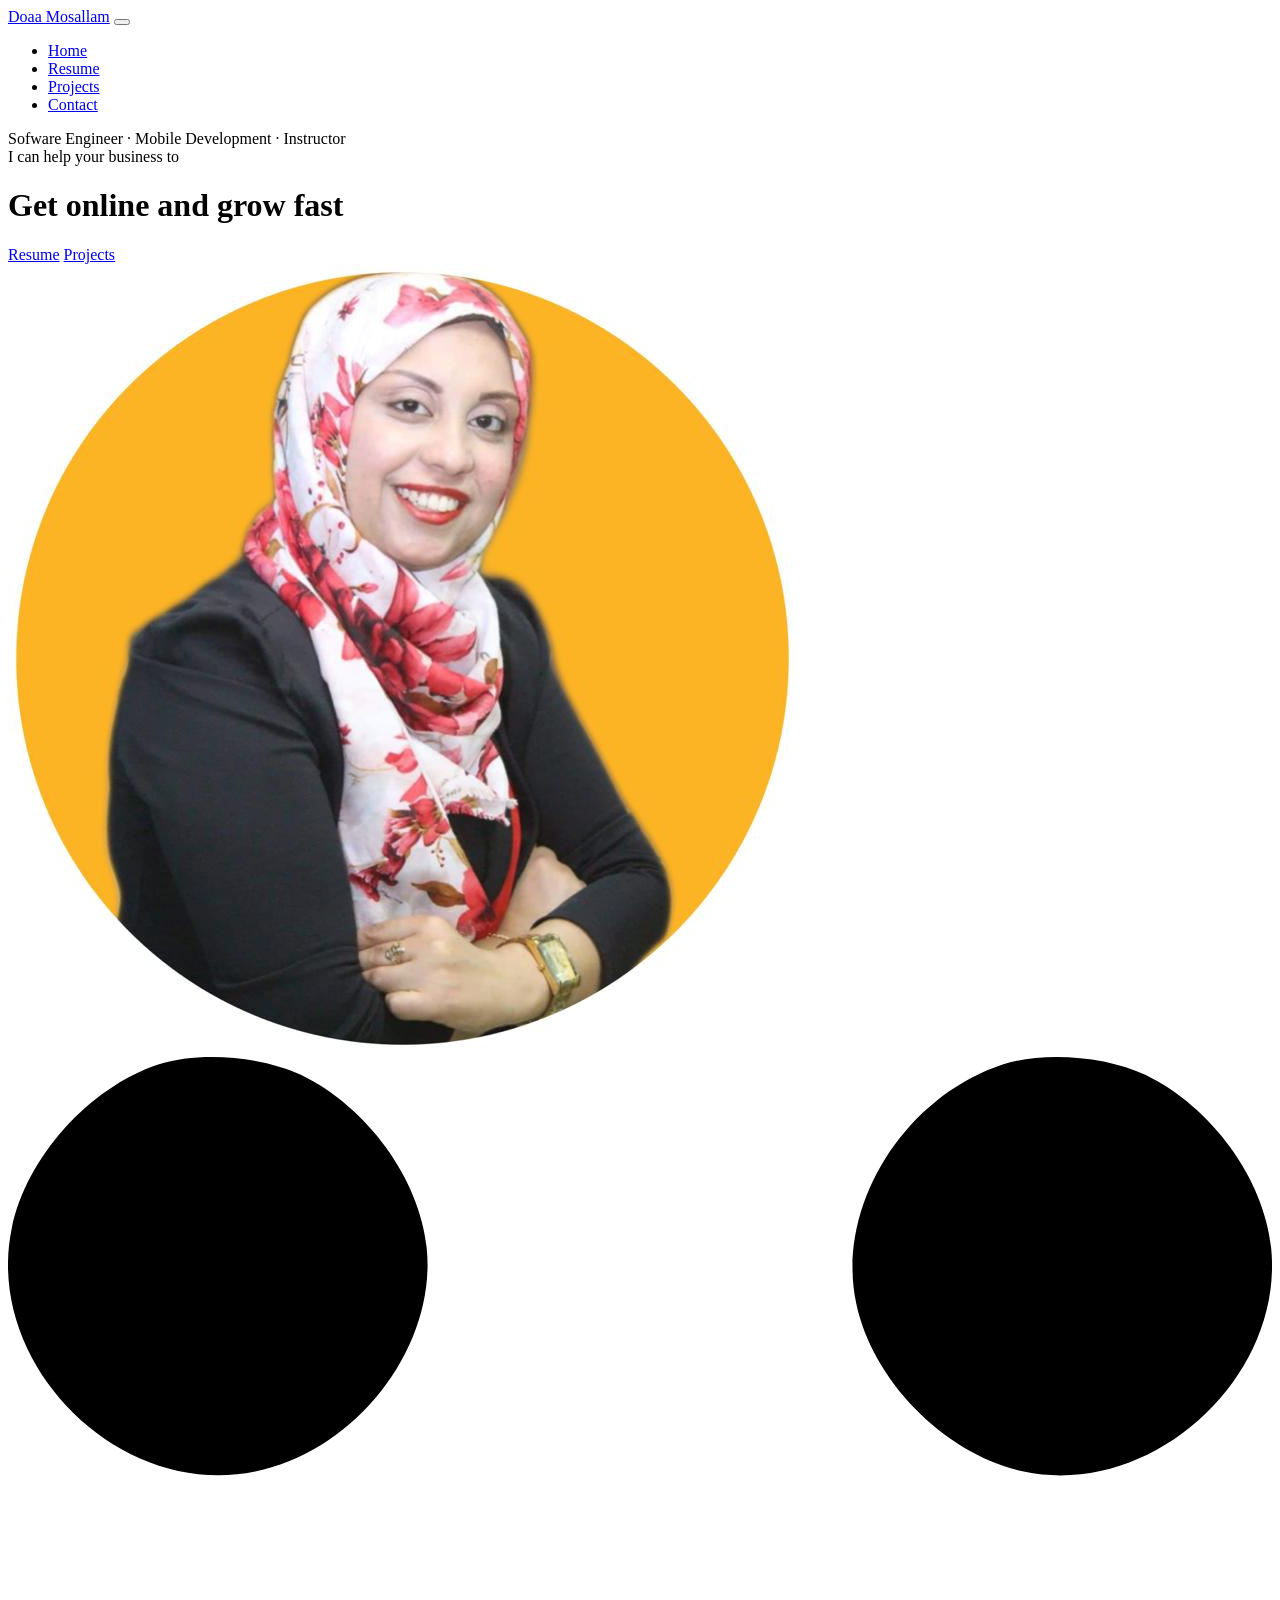
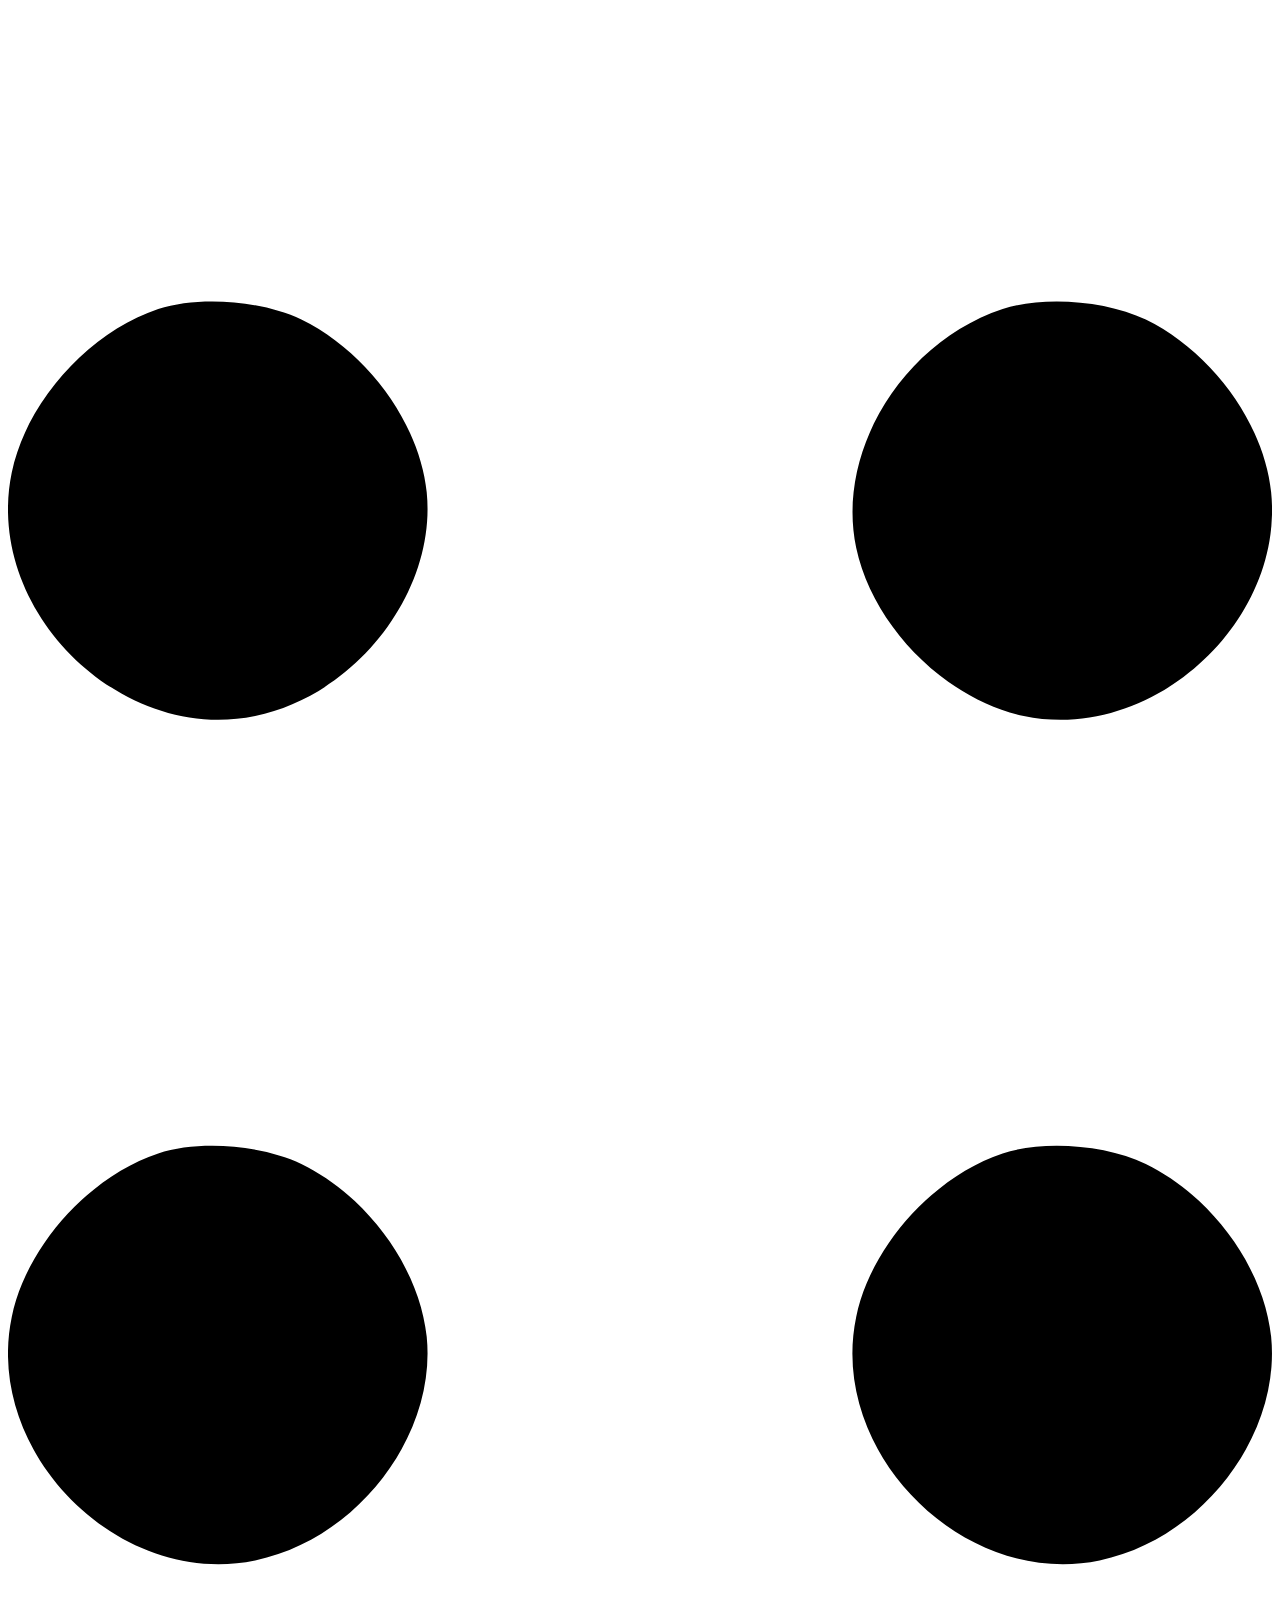
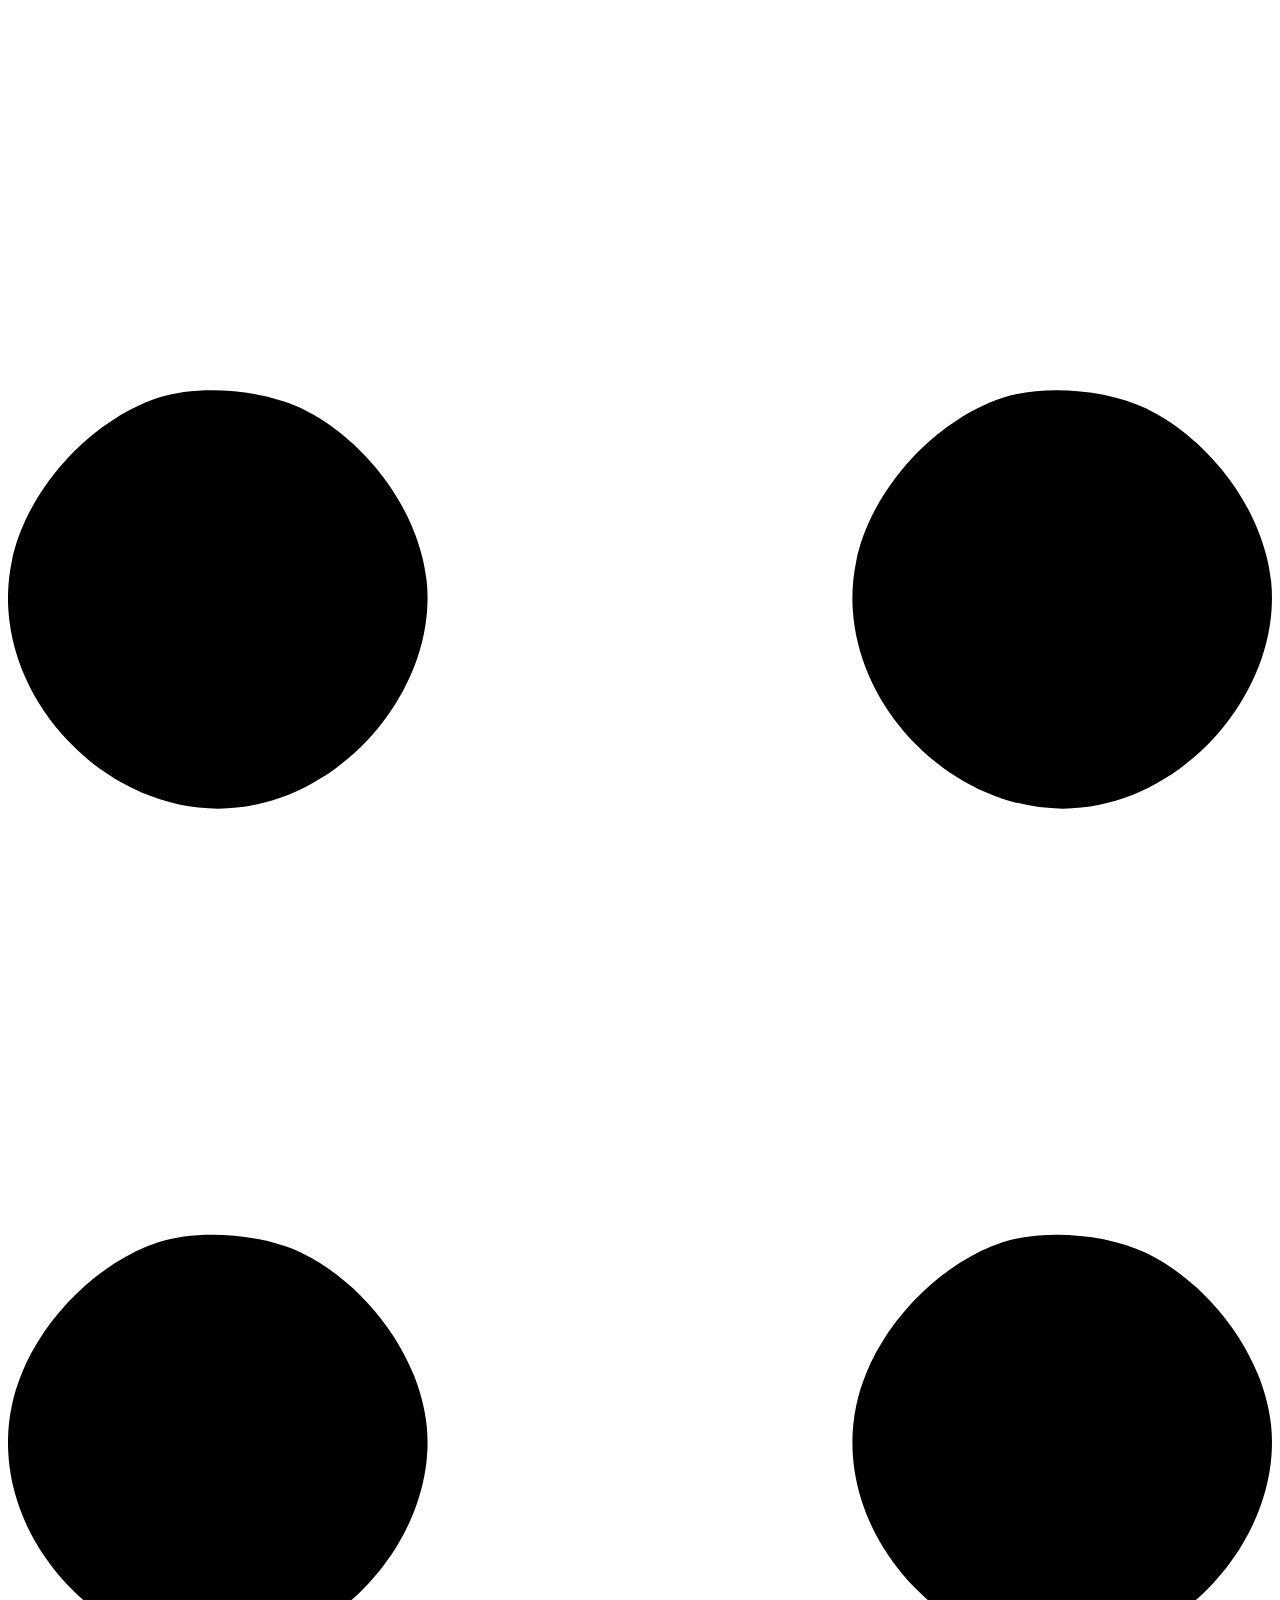
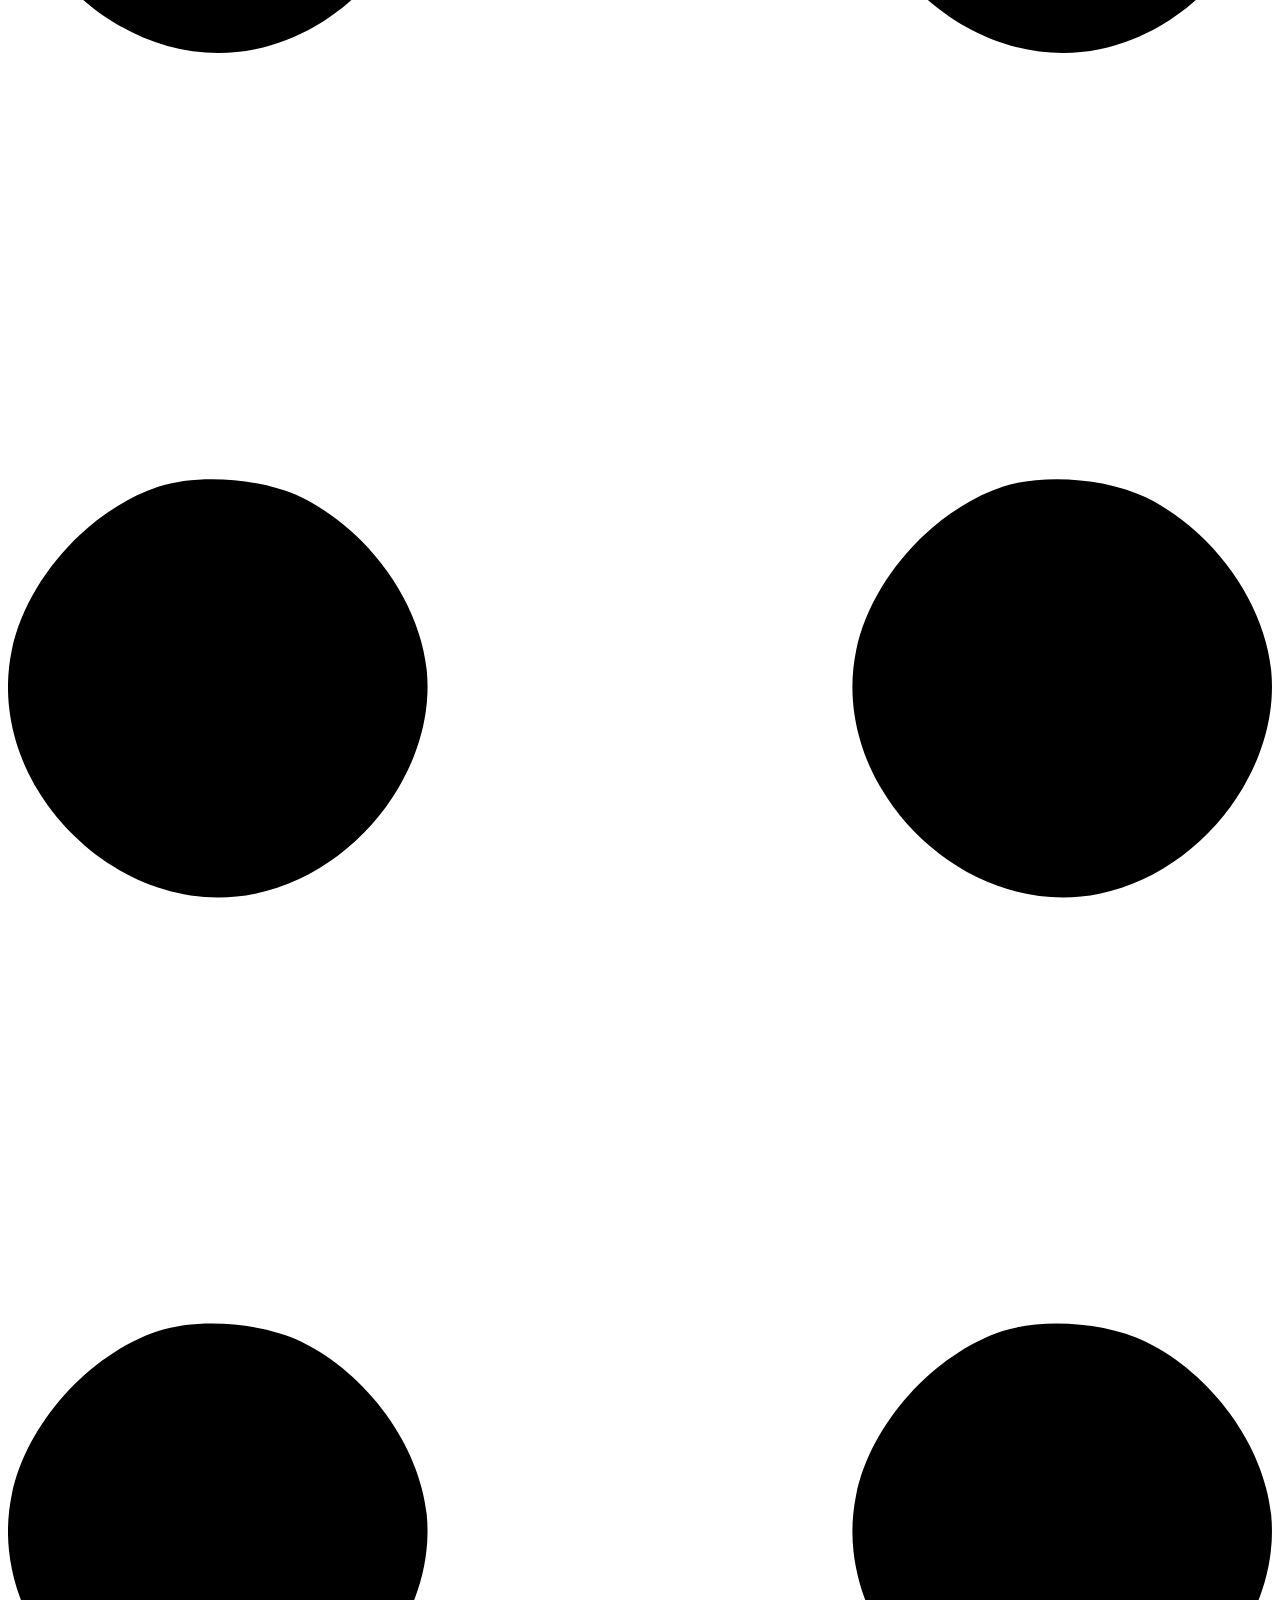
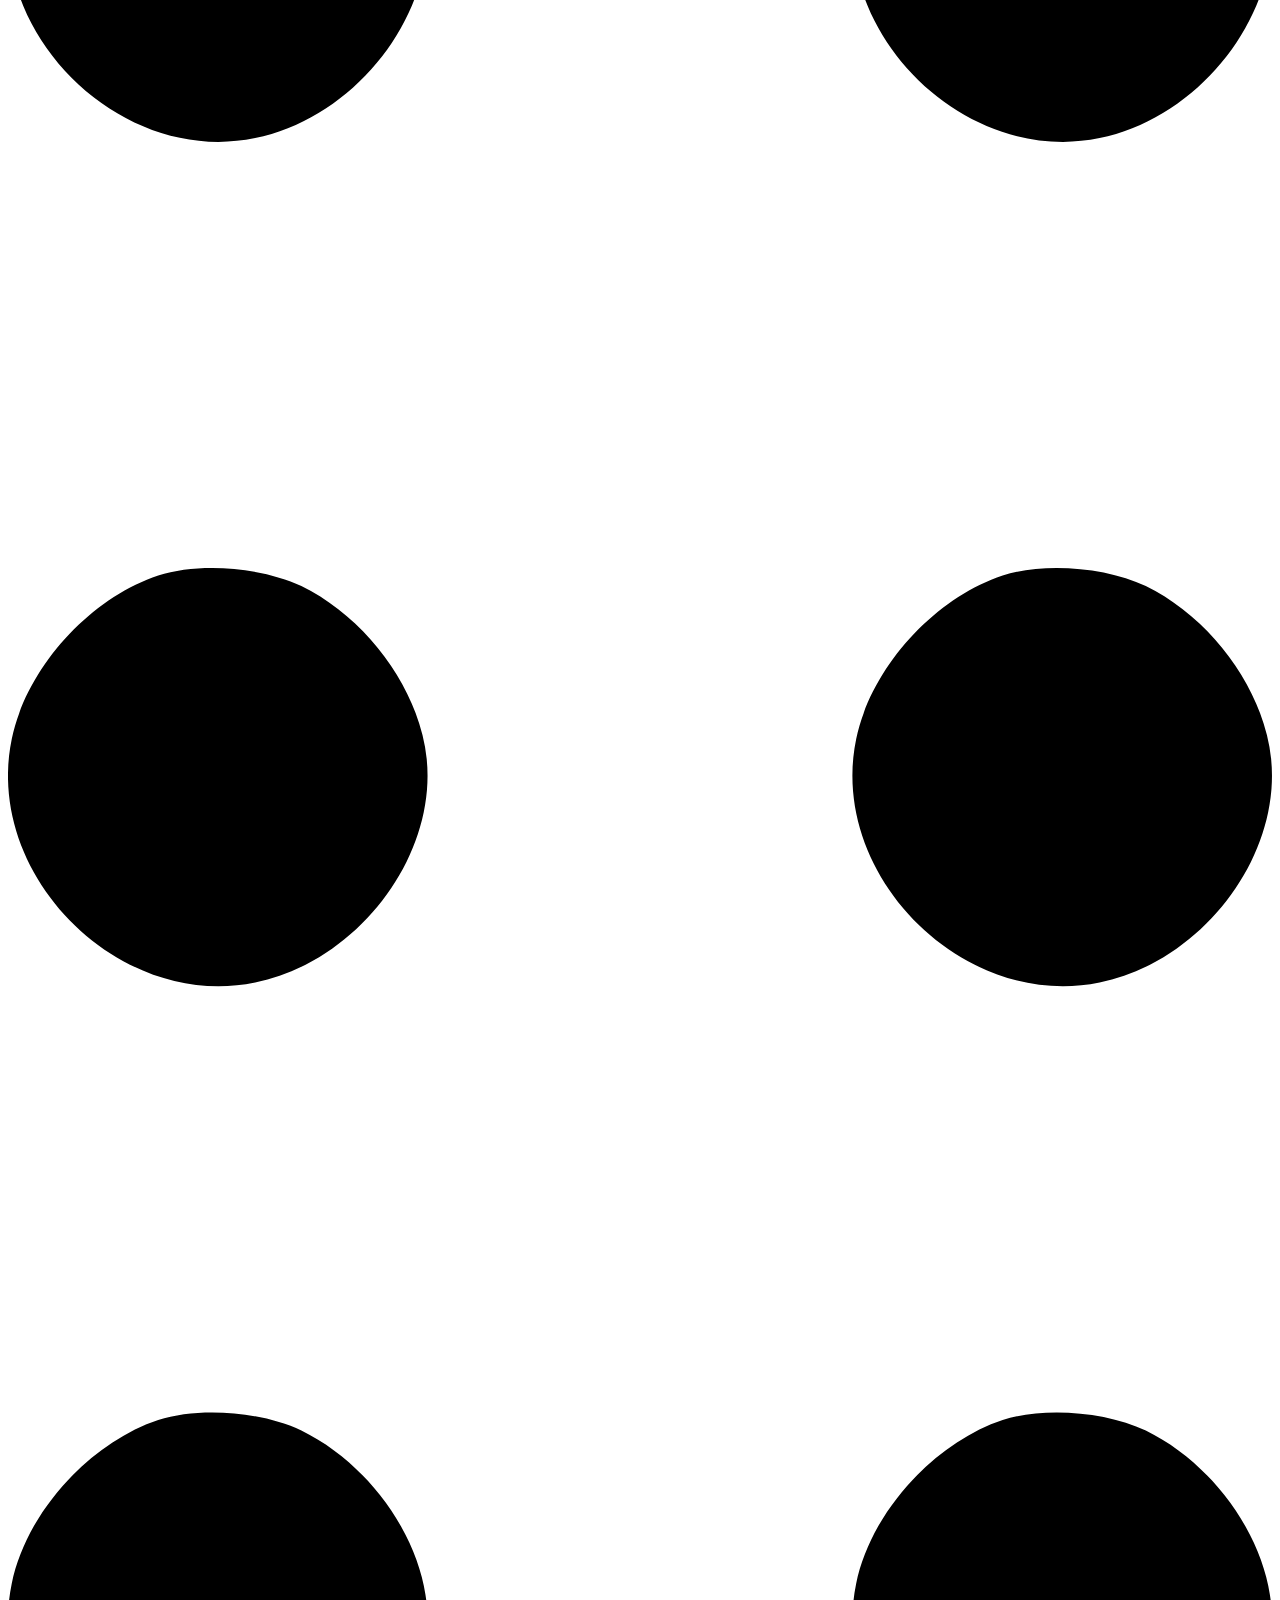
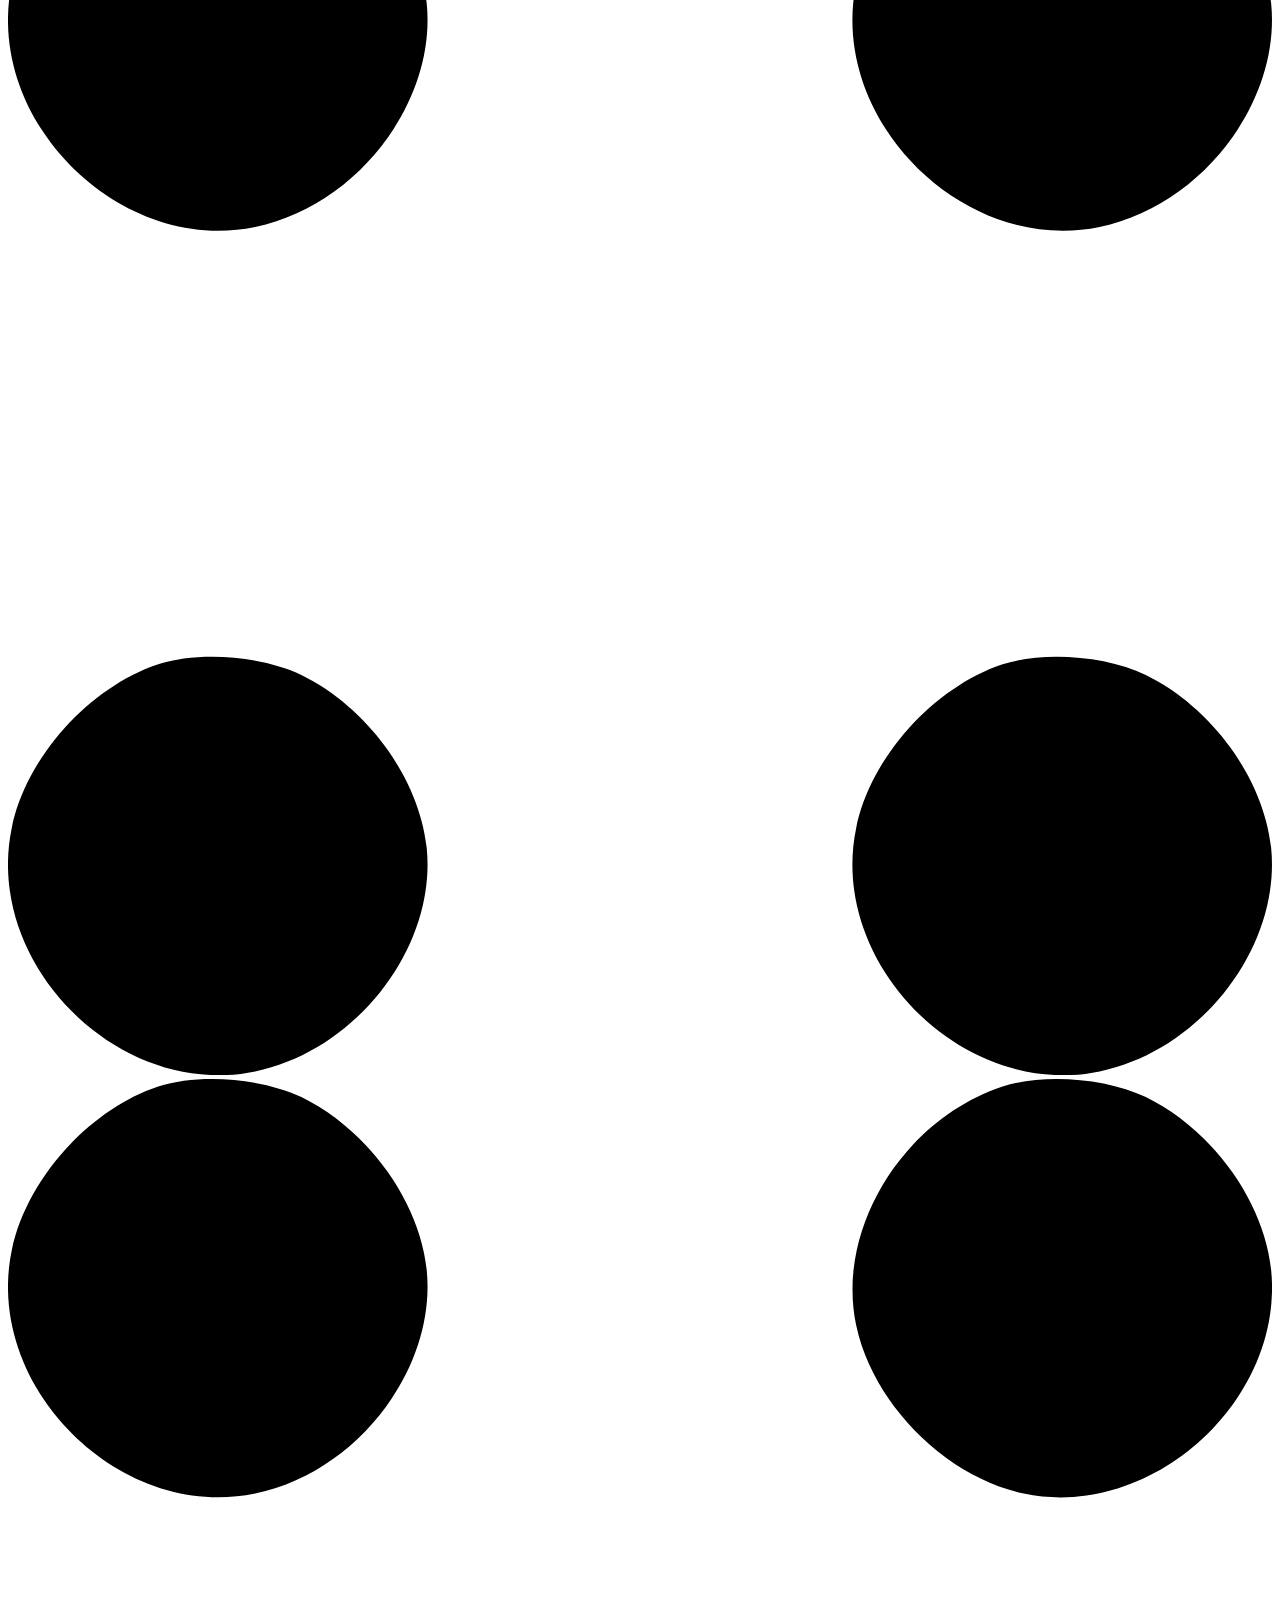
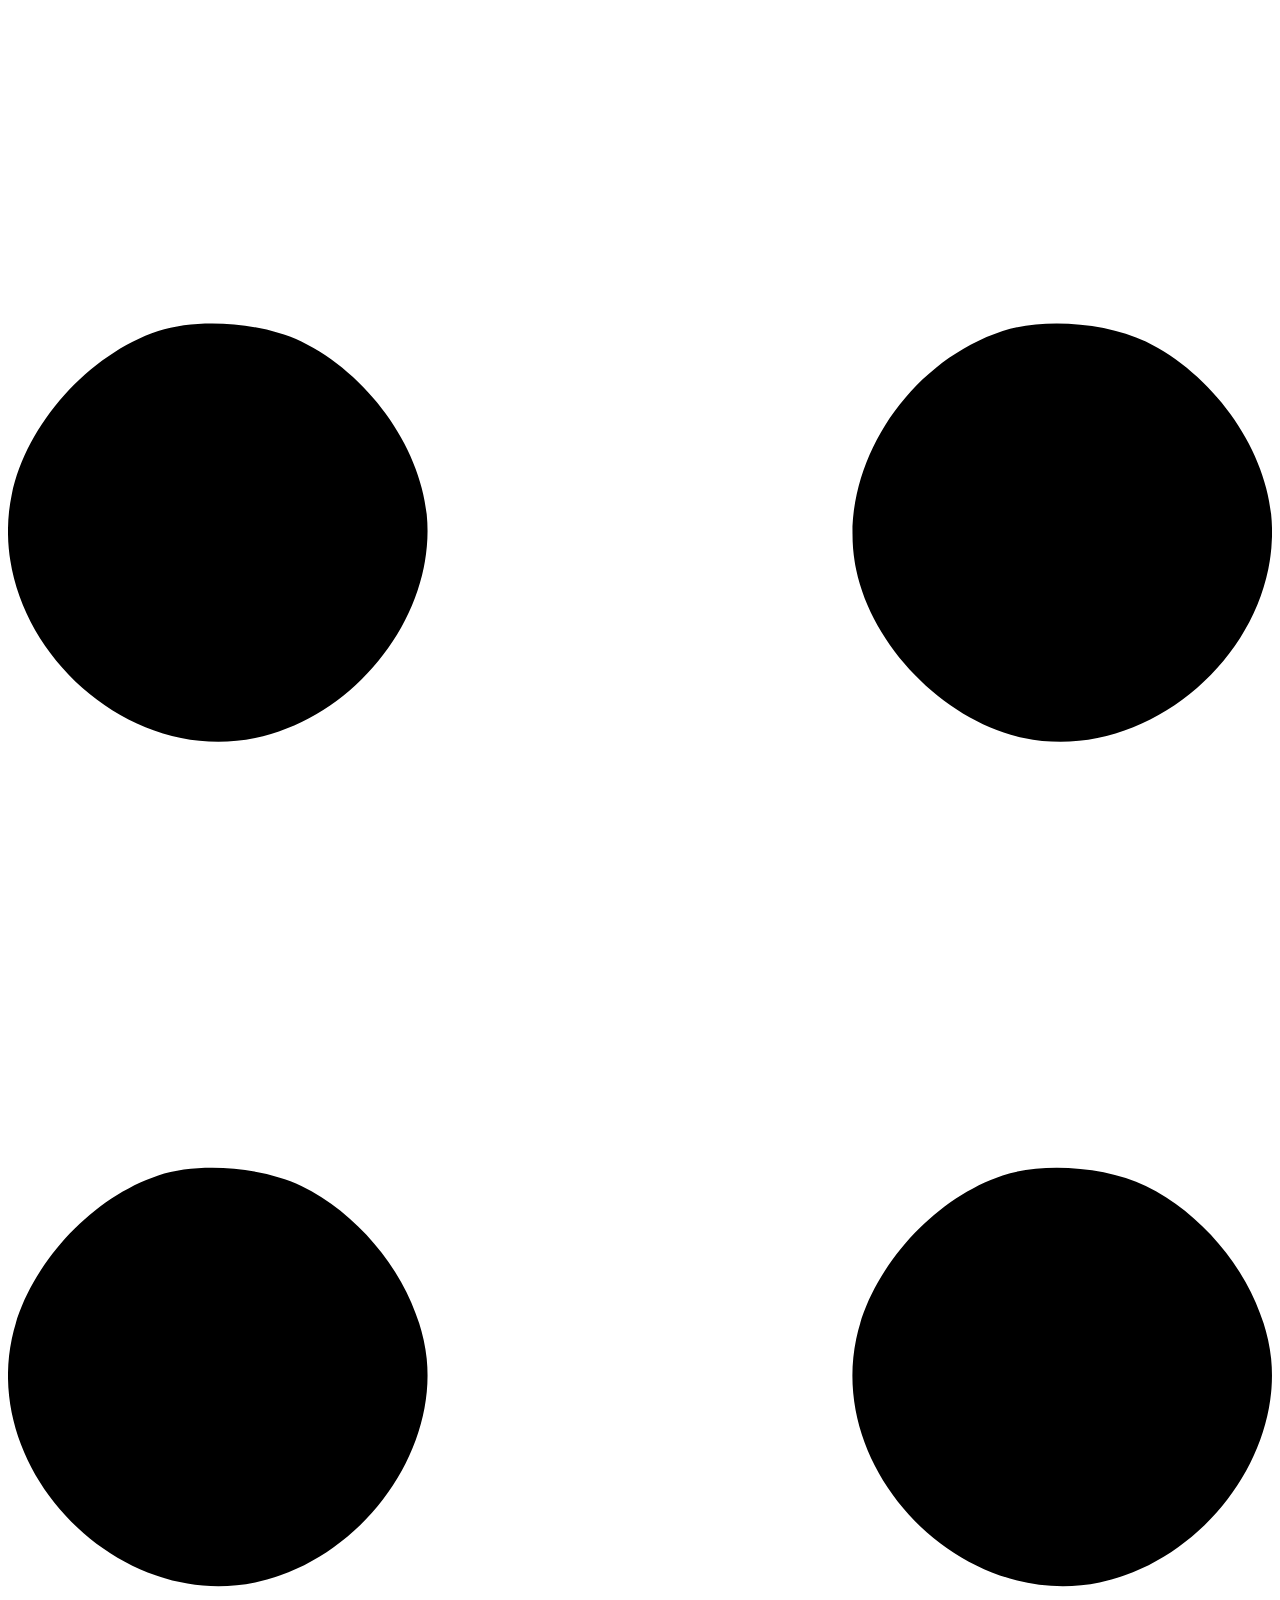
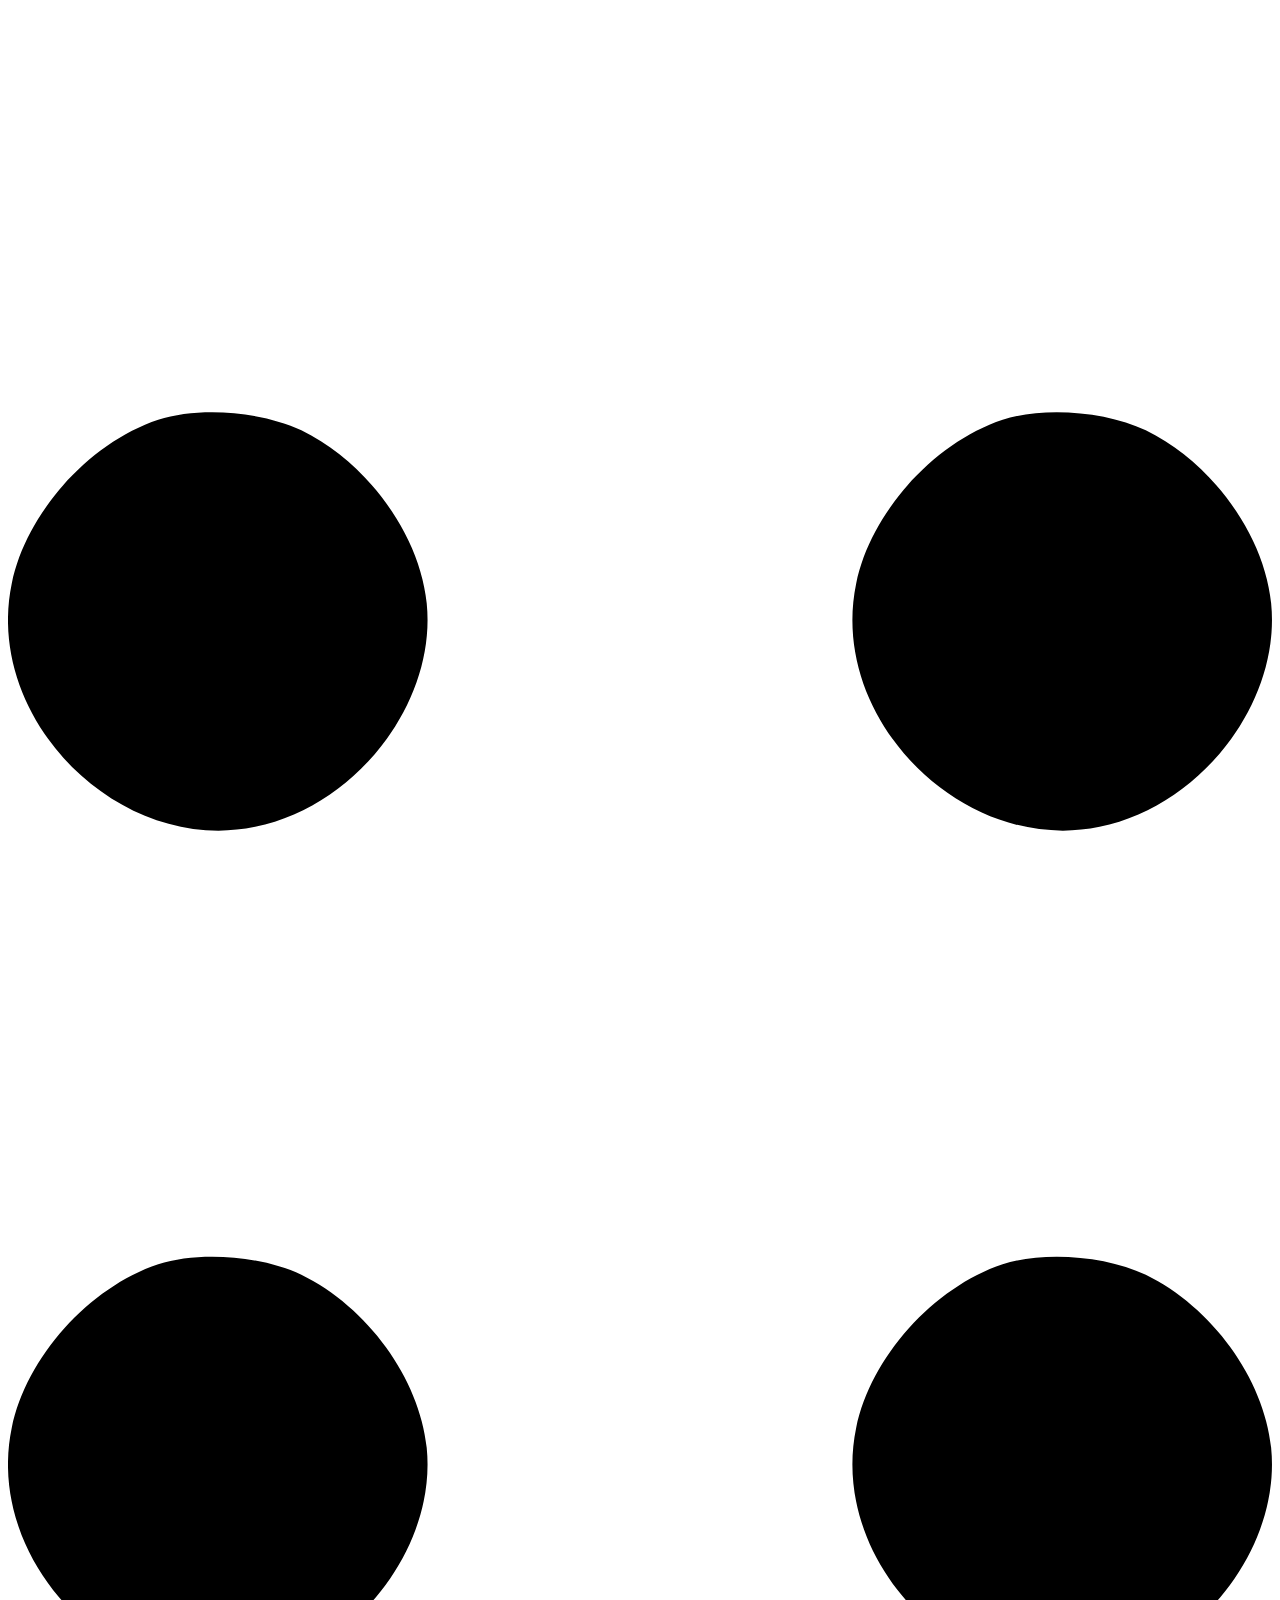
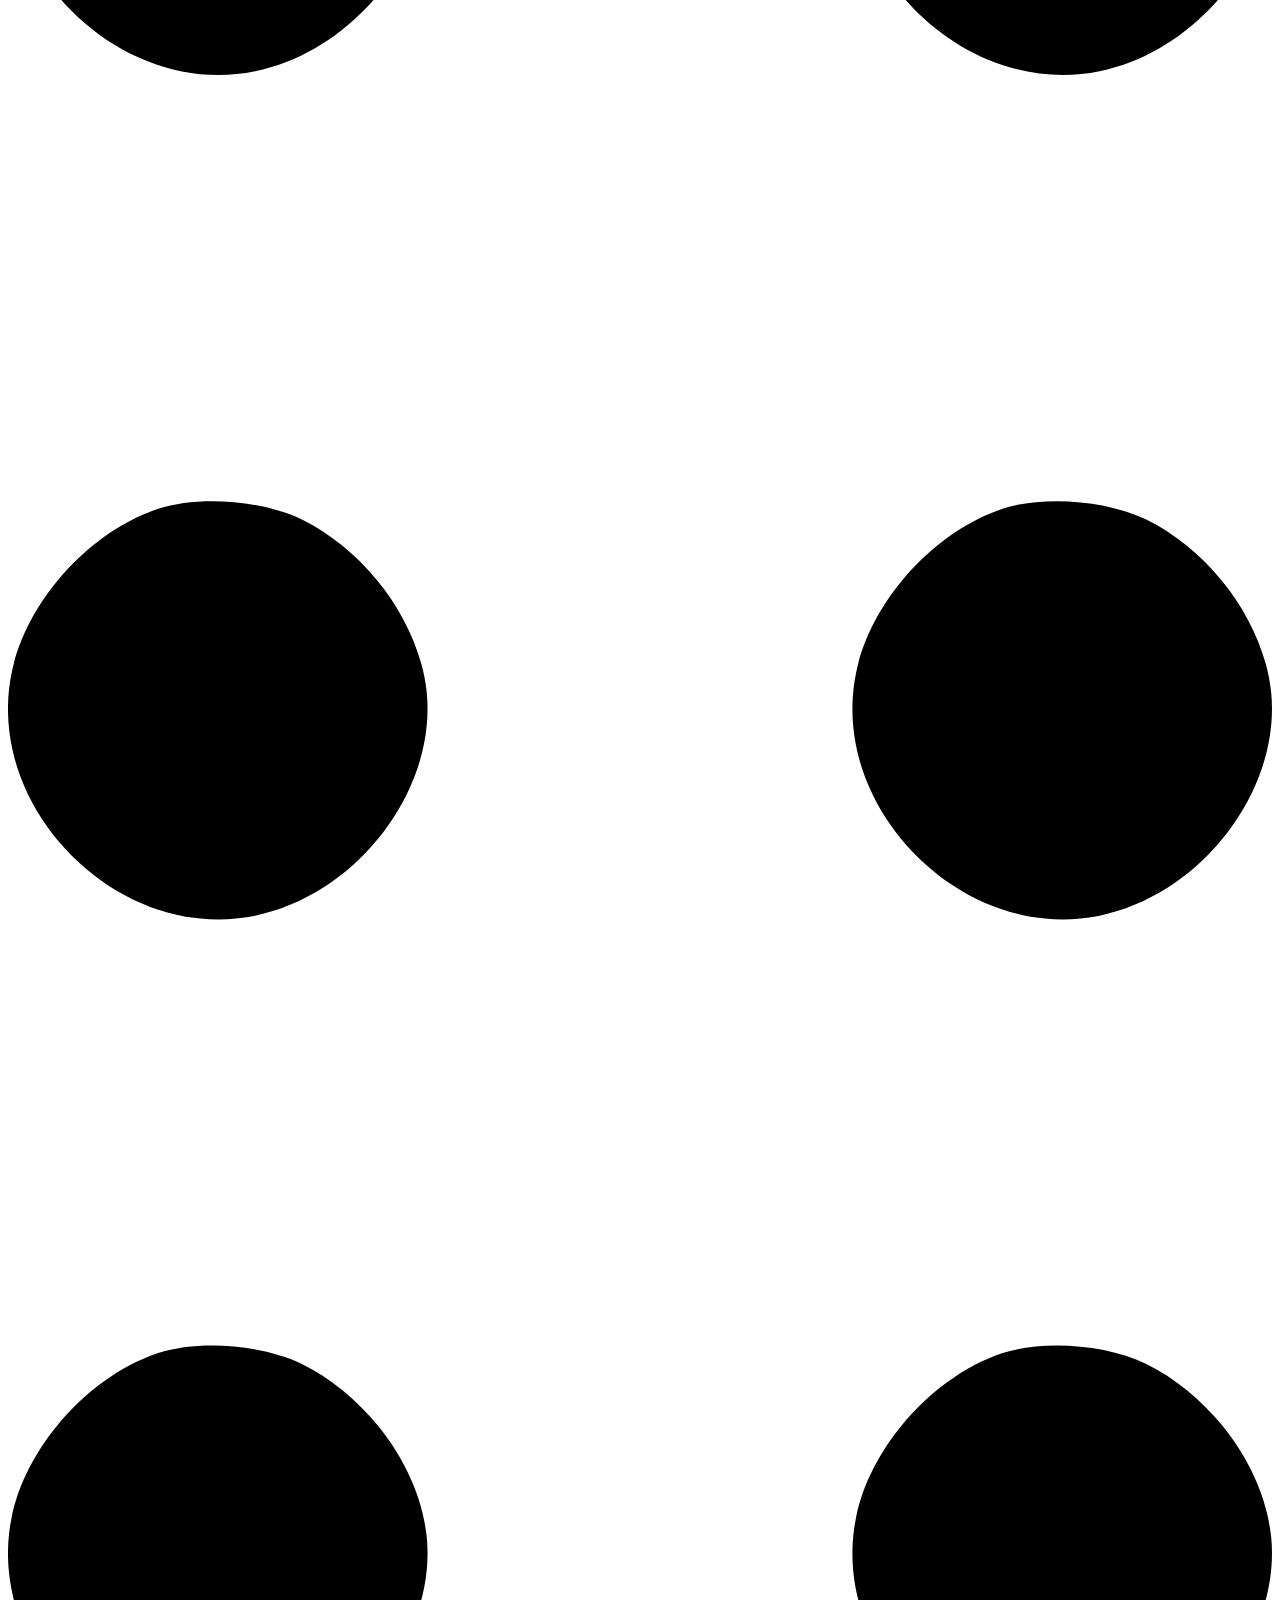
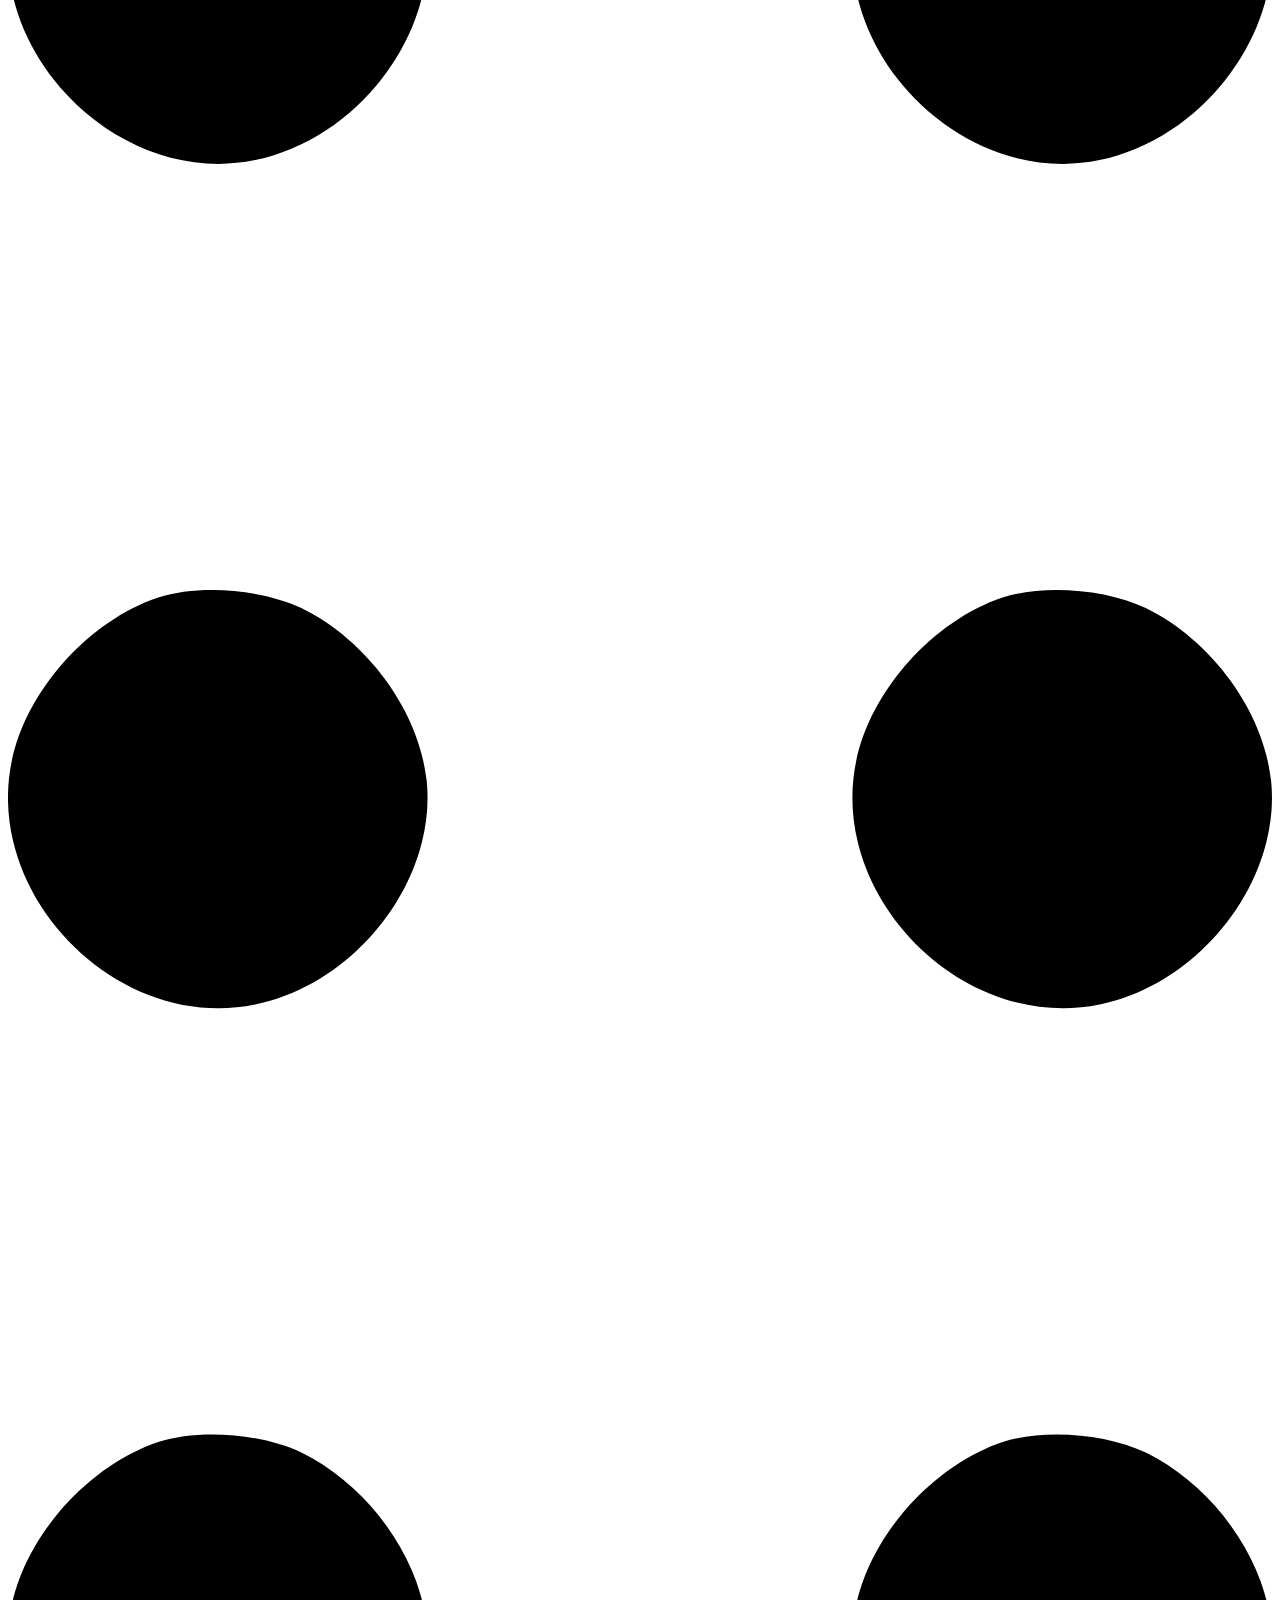
==== index.html @ e7307fa0 "My portfolio" ====
<!DOCTYPE html>
<html lang="en">
    <head>
        <meta charset="utf-8" />
        <meta name="viewport" content="width=device-width, initial-scale=1, shrink-to-fit=no" />
        <meta name="description" content="" />
        <meta name="author" content="" />
        <title>Doaa Mosallam</title>
        <!-- Favicon-->
        <link rel="icon" type="image/x-icon" href="assets/favicon.ico" />
        <!-- Custom Google font-->
        <link rel="preconnect" href="https://fonts.googleapis.com" />
        <link rel="preconnect" href="https://fonts.gstatic.com" crossorigin />
        <link href="https://fonts.googleapis.com/css2?family=Plus+Jakarta+Sans:wght@100;200;300;400;500;600;700;800;900&amp;display=swap" rel="stylesheet" />
        <!-- Bootstrap icons-->
        <link href="https://cdn.jsdelivr.net/npm/bootstrap-icons@1.8.1/font/bootstrap-icons.css" rel="stylesheet" />
        <!-- Core theme CSS (includes Bootstrap)-->
        <link href="css/styles.css" rel="stylesheet" />
    </head>
    <body class="d-flex flex-column h-100">
        <main class="flex-shrink-0">
            <!-- Navigation-->
            <nav class="navbar navbar-expand-lg navbar-light bg-white py-3">
                <div class="container px-5">
                    <a class="navbar-brand" href="index.html"><span class="fw-bolder text-primary">Doaa Mosallam</span></a>
                    <button class="navbar-toggler" type="button" data-bs-toggle="collapse" data-bs-target="#navbarSupportedContent" aria-controls="navbarSupportedContent" aria-expanded="false" aria-label="Toggle navigation"><span class="navbar-toggler-icon"></span></button>
                    <div class="collapse navbar-collapse" id="navbarSupportedContent">
                        <ul class="navbar-nav ms-auto mb-2 mb-lg-0 small fw-bolder">
                            <li class="nav-item"><a class="nav-link" href="index.html">Home</a></li>
                            <li class="nav-item"><a class="nav-link" href="resume.html">Resume</a></li>
                            <li class="nav-item"><a class="nav-link" href="projects.html">Projects</a></li>
                            <li class="nav-item"><a class="nav-link" href="contact.html">Contact</a></li>
                        </ul>
                    </div>
                </div>
            </nav>
            <!-- Header-->
            <header class="py-5">
                <div class="container px-5 pb-5">
                    <div class="row gx-5 align-items-center">
                        <div class="col-xxl-5">
                            <!-- Header text content-->
                            <div class="text-center text-xxl-start">
                                <div class="badge bg-gradient-primary-to-secondary text-white mb-4"><div class="text-uppercase">Sofware Engineer &middot; Mobile Development &middot; Instructor</div></div>
                                <div class="fs-3 fw-light text-muted">I can help your business to</div>
                                <h1 class="display-3 fw-bolder mb-5"><span class="text-gradient d-inline">Get online and grow fast</span></h1>
                                <div class="d-grid gap-3 d-sm-flex justify-content-sm-center justify-content-xxl-start mb-3">
                                    <a class="btn btn-primary btn-lg px-5 py-3 me-sm-3 fs-6 fw-bolder" href="resume.html">Resume</a>
                                    <a class="btn btn-outline-dark btn-lg px-5 py-3 fs-6 fw-bolder" href="projects.html">Projects</a>
                                </div>
                            </div>
                        </div>
                        <div class="col-xxl-7">
                            <!-- Header profile picture-->
                            <div class="d-flex justify-content-center mt-5 mt-xxl-0">
                                <div class="profile bg-gradient-primary-to-secondary">
                                    <!-- TIP: For best results, use a photo with a transparent background like the demo example below-->
                                    <!-- Watch a tutorial on how to do this on YouTube (link)-->
                                    <img class="profile-img" src="assets/profile.jpg" alt="..." />
                                    <div class="dots-1">
                                        <!-- SVG Dots-->
                                        <svg version="1.1" xmlns="http://www.w3.org/2000/svg" xmlns:xlink="http://www.w3.org/1999/xlink" x="0px" y="0px" viewBox="0 0 191.6 1215.4" style="enable-background: new 0 0 191.6 1215.4" xml:space="preserve">
                                            <g transform="translate(0.000000,1280.000000) scale(0.100000,-0.100000)">
                                                <path d="M227.7,12788.6c-105-35-200-141-222-248c-43-206,163-412,369-369c155,32,275,190,260,339c-11,105-90,213-190,262        C383.7,12801.6,289.7,12808.6,227.7,12788.6z"></path>
                                                <path d="M1507.7,12788.6c-151-50-253-216-222-362c25-119,136-230,254-255c194-41,395,142,375,339c-11,105-90,213-190,262        C1663.7,12801.6,1569.7,12808.6,1507.7,12788.6z"></path>
                                                <path d="M227.7,11508.6c-105-35-200-141-222-248c-43-206,163-412,369-369c155,32,275,190,260,339c-11,105-90,213-190,262        C383.7,11521.6,289.7,11528.6,227.7,11508.6z"></path>
                                                <path d="M1507.7,11508.6c-151-50-253-216-222-362c25-119,136-230,254-255c194-41,395,142,375,339c-11,105-90,213-190,262        C1663.7,11521.6,1569.7,11528.6,1507.7,11508.6z"></path>
                                                <path d="M227.7,10228.6c-105-35-200-141-222-248c-43-206,163-412,369-369c155,32,275,190,260,339c-11,105-90,213-190,262        C383.7,10241.6,289.7,10248.6,227.7,10228.6z"></path>
                                                <path d="M1507.7,10228.6c-105-35-200-141-222-248c-43-206,163-412,369-369c155,32,275,190,260,339c-11,105-90,213-190,262        C1663.7,10241.6,1569.7,10248.6,1507.7,10228.6z"></path>
                                                <path d="M227.7,8948.6c-105-35-200-141-222-248c-43-206,163-412,369-369c155,32,275,190,260,339c-11,105-90,213-190,262        C383.7,8961.6,289.7,8968.6,227.7,8948.6z"></path>
                                                <path d="M1507.7,8948.6c-105-35-200-141-222-248c-43-206,163-412,369-369c155,32,275,190,260,339c-11,105-90,213-190,262        C1663.7,8961.6,1569.7,8968.6,1507.7,8948.6z"></path>
                                                <path d="M227.7,7668.6c-105-35-200-141-222-248c-43-206,163-412,369-369c155,32,275,190,260,339c-11,105-90,213-190,262        C383.7,7681.6,289.7,7688.6,227.7,7668.6z"></path>
                                                <path d="M1507.7,7668.6c-105-35-200-141-222-248c-43-206,163-412,369-369c155,32,275,190,260,339c-11,105-90,213-190,262        C1663.7,7681.6,1569.7,7688.6,1507.7,7668.6z"></path>
                                                <path d="M227.7,6388.6c-105-35-200-141-222-248c-43-206,163-412,369-369c155,32,275,190,260,339c-11,105-90,213-190,262        C383.7,6401.6,289.7,6408.6,227.7,6388.6z"></path>
                                                <path d="M1507.7,6388.6c-105-35-200-141-222-248c-43-206,163-412,369-369c155,32,275,190,260,339c-11,105-90,213-190,262        C1663.7,6401.6,1569.7,6408.6,1507.7,6388.6z"></path>
                                                <path d="M227.7,5108.6c-105-35-200-141-222-248c-43-206,163-412,369-369c155,32,275,190,260,339c-11,105-90,213-190,262        C383.7,5121.6,289.7,5128.6,227.7,5108.6z"></path>
                                                <path d="M1507.7,5108.6c-105-35-200-141-222-248c-43-206,163-412,369-369c155,32,275,190,260,339c-11,105-90,213-190,262        C1663.7,5121.6,1569.7,5128.6,1507.7,5108.6z"></path>
                                                <path d="M227.7,3828.6c-105-35-200-141-222-248c-43-206,163-412,369-369c155,32,275,190,260,339c-11,105-90,213-190,262        C383.7,3841.6,289.7,3848.6,227.7,3828.6z"></path>
                                                <path d="M1507.7,3828.6c-105-35-200-141-222-248c-43-206,163-412,369-369c155,32,275,190,260,339c-11,105-90,213-190,262        C1663.7,3841.6,1569.7,3848.6,1507.7,3828.6z"></path>
                                                <path d="M227.7,2548.6c-105-35-200-141-222-248c-43-206,163-412,369-369c155,32,275,190,260,339c-11,105-90,213-190,262        C383.7,2561.6,289.7,2568.6,227.7,2548.6z"></path>
                                                <path d="M1507.7,2548.6c-105-35-200-141-222-248c-43-206,163-412,369-369c155,32,275,190,260,339c-11,105-90,213-190,262        C1663.7,2561.6,1569.7,2568.6,1507.7,2548.6z"></path>
                                                <path d="M227.7,1268.6c-105-35-200-141-222-248c-43-206,163-412,369-369c155,32,275,190,260,339c-11,105-90,213-190,262        C383.7,1281.6,289.7,1288.6,227.7,1268.6z"></path>
                                                <path d="M1507.7,1268.6c-105-35-200-141-222-248c-43-206,163-412,369-369c155,32,275,190,260,339c-11,105-90,213-190,262        C1663.7,1281.6,1569.7,1288.6,1507.7,1268.6z"></path>
                                            </g>
                                        </svg>
                                        <!-- END of SVG dots-->
                                    </div>
                                    <div class="dots-2">
                                        <!-- SVG Dots-->
                                        <svg version="1.1" xmlns="http://www.w3.org/2000/svg" xmlns:xlink="http://www.w3.org/1999/xlink" x="0px" y="0px" viewBox="0 0 191.6 1215.4" style="enable-background: new 0 0 191.6 1215.4" xml:space="preserve">
                                            <g transform="translate(0.000000,1280.000000) scale(0.100000,-0.100000)">
                                                <path d="M227.7,12788.6c-105-35-200-141-222-248c-43-206,163-412,369-369c155,32,275,190,260,339c-11,105-90,213-190,262        C383.7,12801.6,289.7,12808.6,227.7,12788.6z"></path>
                                                <path d="M1507.7,12788.6c-151-50-253-216-222-362c25-119,136-230,254-255c194-41,395,142,375,339c-11,105-90,213-190,262        C1663.7,12801.6,1569.7,12808.6,1507.7,12788.6z"></path>
                                                <path d="M227.7,11508.6c-105-35-200-141-222-248c-43-206,163-412,369-369c155,32,275,190,260,339c-11,105-90,213-190,262        C383.7,11521.6,289.7,11528.6,227.7,11508.6z"></path>
                                                <path d="M1507.7,11508.6c-151-50-253-216-222-362c25-119,136-230,254-255c194-41,395,142,375,339c-11,105-90,213-190,262        C1663.7,11521.6,1569.7,11528.6,1507.7,11508.6z"></path>
                                                <path d="M227.7,10228.6c-105-35-200-141-222-248c-43-206,163-412,369-369c155,32,275,190,260,339c-11,105-90,213-190,262        C383.7,10241.6,289.7,10248.6,227.7,10228.6z"></path>
                                                <path d="M1507.7,10228.6c-105-35-200-141-222-248c-43-206,163-412,369-369c155,32,275,190,260,339c-11,105-90,213-190,262        C1663.7,10241.6,1569.7,10248.6,1507.7,10228.6z"></path>
                                                <path d="M227.7,8948.6c-105-35-200-141-222-248c-43-206,163-412,369-369c155,32,275,190,260,339c-11,105-90,213-190,262        C383.7,8961.6,289.7,8968.6,227.7,8948.6z"></path>
                                                <path d="M1507.7,8948.6c-105-35-200-141-222-248c-43-206,163-412,369-369c155,32,275,190,260,339c-11,105-90,213-190,262        C1663.7,8961.6,1569.7,8968.6,1507.7,8948.6z"></path>
                                                <path d="M227.7,7668.6c-105-35-200-141-222-248c-43-206,163-412,369-369c155,32,275,190,260,339c-11,105-90,213-190,262        C383.7,7681.6,289.7,7688.6,227.7,7668.6z"></path>
                                                <path d="M1507.7,7668.6c-105-35-200-141-222-248c-43-206,163-412,369-369c155,32,275,190,260,339c-11,105-90,213-190,262        C1663.7,7681.6,1569.7,7688.6,1507.7,7668.6z"></path>
                                                <path d="M227.7,6388.6c-105-35-200-141-222-248c-43-206,163-412,369-369c155,32,275,190,260,339c-11,105-90,213-190,262        C383.7,6401.6,289.7,6408.6,227.7,6388.6z"></path>
                                                <path d="M1507.7,6388.6c-105-35-200-141-222-248c-43-206,163-412,369-369c155,32,275,190,260,339c-11,105-90,213-190,262        C1663.7,6401.6,1569.7,6408.6,1507.7,6388.6z"></path>
                                                <path d="M227.7,5108.6c-105-35-200-141-222-248c-43-206,163-412,369-369c155,32,275,190,260,339c-11,105-90,213-190,262        C383.7,5121.6,289.7,5128.6,227.7,5108.6z"></path>
                                                <path d="M1507.7,5108.6c-105-35-200-141-222-248c-43-206,163-412,369-369c155,32,275,190,260,339c-11,105-90,213-190,262        C1663.7,5121.6,1569.7,5128.6,1507.7,5108.6z"></path>
                                                <path d="M227.7,3828.6c-105-35-200-141-222-248c-43-206,163-412,369-369c155,32,275,190,260,339c-11,105-90,213-190,262        C383.7,3841.6,289.7,3848.6,227.7,3828.6z"></path>
                                                <path d="M1507.7,3828.6c-105-35-200-141-222-248c-43-206,163-412,369-369c155,32,275,190,260,339c-11,105-90,213-190,262        C1663.7,3841.6,1569.7,3848.6,1507.7,3828.6z"></path>
                                                <path d="M227.7,2548.6c-105-35-200-141-222-248c-43-206,163-412,369-369c155,32,275,190,260,339c-11,105-90,213-190,262        C383.7,2561.6,289.7,2568.6,227.7,2548.6z"></path>
                                                <path d="M1507.7,2548.6c-105-35-200-141-222-248c-43-206,163-412,369-369c155,32,275,190,260,339c-11,105-90,213-190,262        C1663.7,2561.6,1569.7,2568.6,1507.7,2548.6z"></path>
                                                <path d="M227.7,1268.6c-105-35-200-141-222-248c-43-206,163-412,369-369c155,32,275,190,260,339c-11,105-90,213-190,262        C383.7,1281.6,289.7,1288.6,227.7,1268.6z"></path>
                                                <path d="M1507.7,1268.6c-105-35-200-141-222-248c-43-206,163-412,369-369c155,32,275,190,260,339c-11,105-90,213-190,262        C1663.7,1281.6,1569.7,1288.6,1507.7,1268.6z"></path>
                                            </g>
                                        </svg>
                                        <!-- END of SVG dots-->
                                    </div>
                                    <div class="dots-3">
                                        <!-- SVG Dots-->
                                        <svg version="1.1" xmlns="http://www.w3.org/2000/svg" xmlns:xlink="http://www.w3.org/1999/xlink" x="0px" y="0px" viewBox="0 0 191.6 1215.4" style="enable-background: new 0 0 191.6 1215.4" xml:space="preserve">
                                            <g transform="translate(0.000000,1280.000000) scale(0.100000,-0.100000)">
                                                <path d="M227.7,12788.6c-105-35-200-141-222-248c-43-206,163-412,369-369c155,32,275,190,260,339c-11,105-90,213-190,262        C383.7,12801.6,289.7,12808.6,227.7,12788.6z"></path>
                                                <path d="M1507.7,12788.6c-151-50-253-216-222-362c25-119,136-230,254-255c194-41,395,142,375,339c-11,105-90,213-190,262        C1663.7,12801.6,1569.7,12808.6,1507.7,12788.6z"></path>
                                                <path d="M227.7,11508.6c-105-35-200-141-222-248c-43-206,163-412,369-369c155,32,275,190,260,339c-11,105-90,213-190,262        C383.7,11521.6,289.7,11528.6,227.7,11508.6z"></path>
                                                <path d="M1507.7,11508.6c-151-50-253-216-222-362c25-119,136-230,254-255c194-41,395,142,375,339c-11,105-90,213-190,262        C1663.7,11521.6,1569.7,11528.6,1507.7,11508.6z"></path>
                                                <path d="M227.7,10228.6c-105-35-200-141-222-248c-43-206,163-412,369-369c155,32,275,190,260,339c-11,105-90,213-190,262        C383.7,10241.6,289.7,10248.6,227.7,10228.6z"></path>
                                                <path d="M1507.7,10228.6c-105-35-200-141-222-248c-43-206,163-412,369-369c155,32,275,190,260,339c-11,105-90,213-190,262        C1663.7,10241.6,1569.7,10248.6,1507.7,10228.6z"></path>
                                                <path d="M227.7,8948.6c-105-35-200-141-222-248c-43-206,163-412,369-369c155,32,275,190,260,339c-11,105-90,213-190,262        C383.7,8961.6,289.7,8968.6,227.7,8948.6z"></path>
                                                <path d="M1507.7,8948.6c-105-35-200-141-222-248c-43-206,163-412,369-369c155,32,275,190,260,339c-11,105-90,213-190,262        C1663.7,8961.6,1569.7,8968.6,1507.7,8948.6z"></path>
                                                <path d="M227.7,7668.6c-105-35-200-141-222-248c-43-206,163-412,369-369c155,32,275,190,260,339c-11,105-90,213-190,262        C383.7,7681.6,289.7,7688.6,227.7,7668.6z"></path>
                                                <path d="M1507.7,7668.6c-105-35-200-141-222-248c-43-206,163-412,369-369c155,32,275,190,260,339c-11,105-90,213-190,262        C1663.7,7681.6,1569.7,7688.6,1507.7,7668.6z"></path>
                                                <path d="M227.7,6388.6c-105-35-200-141-222-248c-43-206,163-412,369-369c155,32,275,190,260,339c-11,105-90,213-190,262        C383.7,6401.6,289.7,6408.6,227.7,6388.6z"></path>
                                                <path d="M1507.7,6388.6c-105-35-200-141-222-248c-43-206,163-412,369-369c155,32,275,190,260,339c-11,105-90,213-190,262        C1663.7,6401.6,1569.7,6408.6,1507.7,6388.6z"></path>
                                                <path d="M227.7,5108.6c-105-35-200-141-222-248c-43-206,163-412,369-369c155,32,275,190,260,339c-11,105-90,213-190,262        C383.7,5121.6,289.7,5128.6,227.7,5108.6z"></path>
                                                <path d="M1507.7,5108.6c-105-35-200-141-222-248c-43-206,163-412,369-369c155,32,275,190,260,339c-11,105-90,213-190,262        C1663.7,5121.6,1569.7,5128.6,1507.7,5108.6z"></path>
                                                <path d="M227.7,3828.6c-105-35-200-141-222-248c-43-206,163-412,369-369c155,32,275,190,260,339c-11,105-90,213-190,262        C383.7,3841.6,289.7,3848.6,227.7,3828.6z"></path>
                                                <path d="M1507.7,3828.6c-105-35-200-141-222-248c-43-206,163-412,369-369c155,32,275,190,260,339c-11,105-90,213-190,262        C1663.7,3841.6,1569.7,3848.6,1507.7,3828.6z"></path>
                                                <path d="M227.7,2548.6c-105-35-200-141-222-248c-43-206,163-412,369-369c155,32,275,190,260,339c-11,105-90,213-190,262        C383.7,2561.6,289.7,2568.6,227.7,2548.6z"></path>
                                                <path d="M1507.7,2548.6c-105-35-200-141-222-248c-43-206,163-412,369-369c155,32,275,190,260,339c-11,105-90,213-190,262        C1663.7,2561.6,1569.7,2568.6,1507.7,2548.6z"></path>
                                                <path d="M227.7,1268.6c-105-35-200-141-222-248c-43-206,163-412,369-369c155,32,275,190,260,339c-11,105-90,213-190,262        C383.7,1281.6,289.7,1288.6,227.7,1268.6z"></path>
                                                <path d="M1507.7,1268.6c-105-35-200-141-222-248c-43-206,163-412,369-369c155,32,275,190,260,339c-11,105-90,213-190,262        C1663.7,1281.6,1569.7,1288.6,1507.7,1268.6z"></path>
                                            </g>
                                        </svg>
                                        <!-- END of SVG dots-->
                                    </div>
                                    <div class="dots-4">
                                        <!-- SVG Dots-->
                                        <svg version="1.1" xmlns="http://www.w3.org/2000/svg" xmlns:xlink="http://www.w3.org/1999/xlink" x="0px" y="0px" viewBox="0 0 191.6 1215.4" style="enable-background: new 0 0 191.6 1215.4" xml:space="preserve">
                                            <g transform="translate(0.000000,1280.000000) scale(0.100000,-0.100000)">
                                                <path d="M227.7,12788.6c-105-35-200-141-222-248c-43-206,163-412,369-369c155,32,275,190,260,339c-11,105-90,213-190,262        C383.7,12801.6,289.7,12808.6,227.7,12788.6z"></path>
                                                <path d="M1507.7,12788.6c-151-50-253-216-222-362c25-119,136-230,254-255c194-41,395,142,375,339c-11,105-90,213-190,262        C1663.7,12801.6,1569.7,12808.6,1507.7,12788.6z"></path>
                                                <path d="M227.7,11508.6c-105-35-200-141-222-248c-43-206,163-412,369-369c155,32,275,190,260,339c-11,105-90,213-190,262        C383.7,11521.6,289.7,11528.6,227.7,11508.6z"></path>
                                                <path d="M1507.7,11508.6c-151-50-253-216-222-362c25-119,136-230,254-255c194-41,395,142,375,339c-11,105-90,213-190,262        C1663.7,11521.6,1569.7,11528.6,1507.7,11508.6z"></path>
                                                <path d="M227.7,10228.6c-105-35-200-141-222-248c-43-206,163-412,369-369c155,32,275,190,260,339c-11,105-90,213-190,262        C383.7,10241.6,289.7,10248.6,227.7,10228.6z"></path>
                                                <path d="M1507.7,10228.6c-105-35-200-141-222-248c-43-206,163-412,369-369c155,32,275,190,260,339c-11,105-90,213-190,262        C1663.7,10241.6,1569.7,10248.6,1507.7,10228.6z"></path>
                                                <path d="M227.7,8948.6c-105-35-200-141-222-248c-43-206,163-412,369-369c155,32,275,190,260,339c-11,105-90,213-190,262        C383.7,8961.6,289.7,8968.6,227.7,8948.6z"></path>
                                                <path d="M1507.7,8948.6c-105-35-200-141-222-248c-43-206,163-412,369-369c155,32,275,190,260,339c-11,105-90,213-190,262        C1663.7,8961.6,1569.7,8968.6,1507.7,8948.6z"></path>
                                                <path d="M227.7,7668.6c-105-35-200-141-222-248c-43-206,163-412,369-369c155,32,275,190,260,339c-11,105-90,213-190,262        C383.7,7681.6,289.7,7688.6,227.7,7668.6z"></path>
                                                <path d="M1507.7,7668.6c-105-35-200-141-222-248c-43-206,163-412,369-369c155,32,275,190,260,339c-11,105-90,213-190,262        C1663.7,7681.6,1569.7,7688.6,1507.7,7668.6z"></path>
                                                <path d="M227.7,6388.6c-105-35-200-141-222-248c-43-206,163-412,369-369c155,32,275,190,260,339c-11,105-90,213-190,262        C383.7,6401.6,289.7,6408.6,227.7,6388.6z"></path>
                                                <path d="M1507.7,6388.6c-105-35-200-141-222-248c-43-206,163-412,369-369c155,32,275,190,260,339c-11,105-90,213-190,262        C1663.7,6401.6,1569.7,6408.6,1507.7,6388.6z"></path>
                                                <path d="M227.7,5108.6c-105-35-200-141-222-248c-43-206,163-412,369-369c155,32,275,190,260,339c-11,105-90,213-190,262        C383.7,5121.6,289.7,5128.6,227.7,5108.6z"></path>
                                                <path d="M1507.7,5108.6c-105-35-200-141-222-248c-43-206,163-412,369-369c155,32,275,190,260,339c-11,105-90,213-190,262        C1663.7,5121.6,1569.7,5128.6,1507.7,5108.6z"></path>
                                                <path d="M227.7,3828.6c-105-35-200-141-222-248c-43-206,163-412,369-369c155,32,275,190,260,339c-11,105-90,213-190,262        C383.7,3841.6,289.7,3848.6,227.7,3828.6z"></path>
                                                <path d="M1507.7,3828.6c-105-35-200-141-222-248c-43-206,163-412,369-369c155,32,275,190,260,339c-11,105-90,213-190,262        C1663.7,3841.6,1569.7,3848.6,1507.7,3828.6z"></path>
                                                <path d="M227.7,2548.6c-105-35-200-141-222-248c-43-206,163-412,369-369c155,32,275,190,260,339c-11,105-90,213-190,262        C383.7,2561.6,289.7,2568.6,227.7,2548.6z"></path>
                                                <path d="M1507.7,2548.6c-105-35-200-141-222-248c-43-206,163-412,369-369c155,32,275,190,260,339c-11,105-90,213-190,262        C1663.7,2561.6,1569.7,2568.6,1507.7,2548.6z"></path>
                                                <path d="M227.7,1268.6c-105-35-200-141-222-248c-43-206,163-412,369-369c155,32,275,190,260,339c-11,105-90,213-190,262        C383.7,1281.6,289.7,1288.6,227.7,1268.6z"></path>
                                                <path d="M1507.7,1268.6c-105-35-200-141-222-248c-43-206,163-412,369-369c155,32,275,190,260,339c-11,105-90,213-190,262        C1663.7,1281.6,1569.7,1288.6,1507.7,1268.6z"></path>
                                            </g>
                                        </svg>
                                        <!-- END of SVG dots-->
                                    </div>
                                </div>
                            </div>
                        </div>
                    </div>
                </div>
            </header>
            <!-- About Section-->
            <section class="bg-light py-5">
                <div class="container px-5">
                    <div class="row gx-5 justify-content-center">
                        <div class="col-xxl-8">
                            <div class="text-center my-5">
                                <h2 class="display-5 fw-bolder"><span class="text-gradient d-inline">About Me</span></h2>
                                <p class="lead fw-light mb-4">My name is Start Bootstrap and I help brands grow.</p>
                                <p class="text-muted">Lorem ipsum dolor sit amet, consectetur adipisicing elit. Fugit dolorum itaque qui unde quisquam consequatur autem. Eveniet quasi nobis aliquid cumque officiis sed rem iure ipsa! Praesentium ratione atque dolorem?</p>
                                <div class="d-flex justify-content-center fs-2 gap-4">
                                    <a class="text-gradient" href="#!"><i class="bi bi-twitter"></i></a>
                                    <a class="text-gradient" href="#!"><i class="bi bi-linkedin"></i></a>
                                    <a class="text-gradient" href="#!"><i class="bi bi-github"></i></a>
                                </div>
                            </div>
                        </div>
                    </div>
                </div>
            </section>
        </main>
        <!-- Footer-->
        <footer class="bg-white py-4 mt-auto">
            <div class="container px-5">
                <div class="row align-items-center justify-content-between flex-column flex-sm-row">
                    <div class="col-auto"><div class="small m-0">Copyright &copy; Your Website 2023</div></div>
                    <div class="col-auto">
                        <a class="small" href="#!">Privacy</a>
                        <span class="mx-1">&middot;</span>
                        <a class="small" href="#!">Terms</a>
                        <span class="mx-1">&middot;</span>
                        <a class="small" href="#!">Contact</a>
                    </div>
                </div>
            </div>
        </footer>
        <!-- Bootstrap core JS-->
        <script src="https://cdn.jsdelivr.net/npm/bootstrap@5.2.3/dist/js/bootstrap.bundle.min.js"></script>
        <!-- Core theme JS-->
        <script src="js/scripts.js"></script>
    </body>
</html>
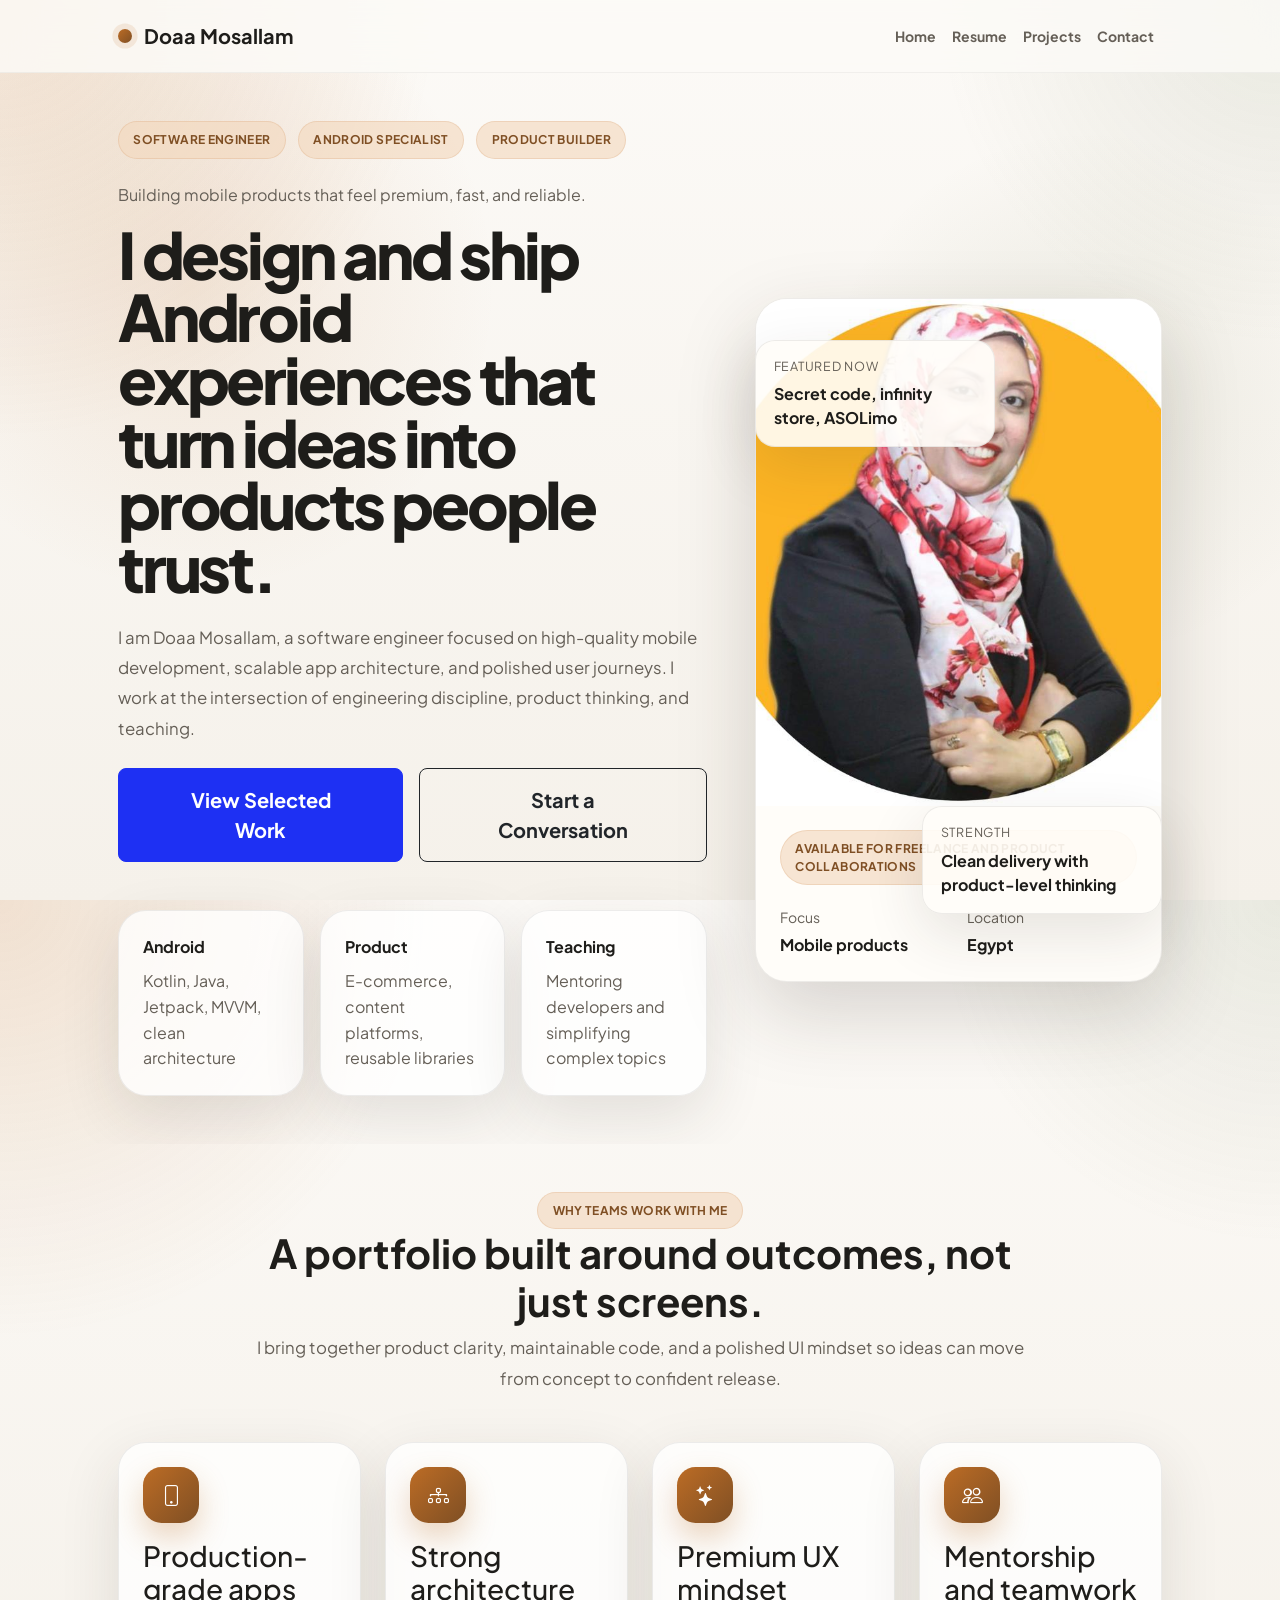
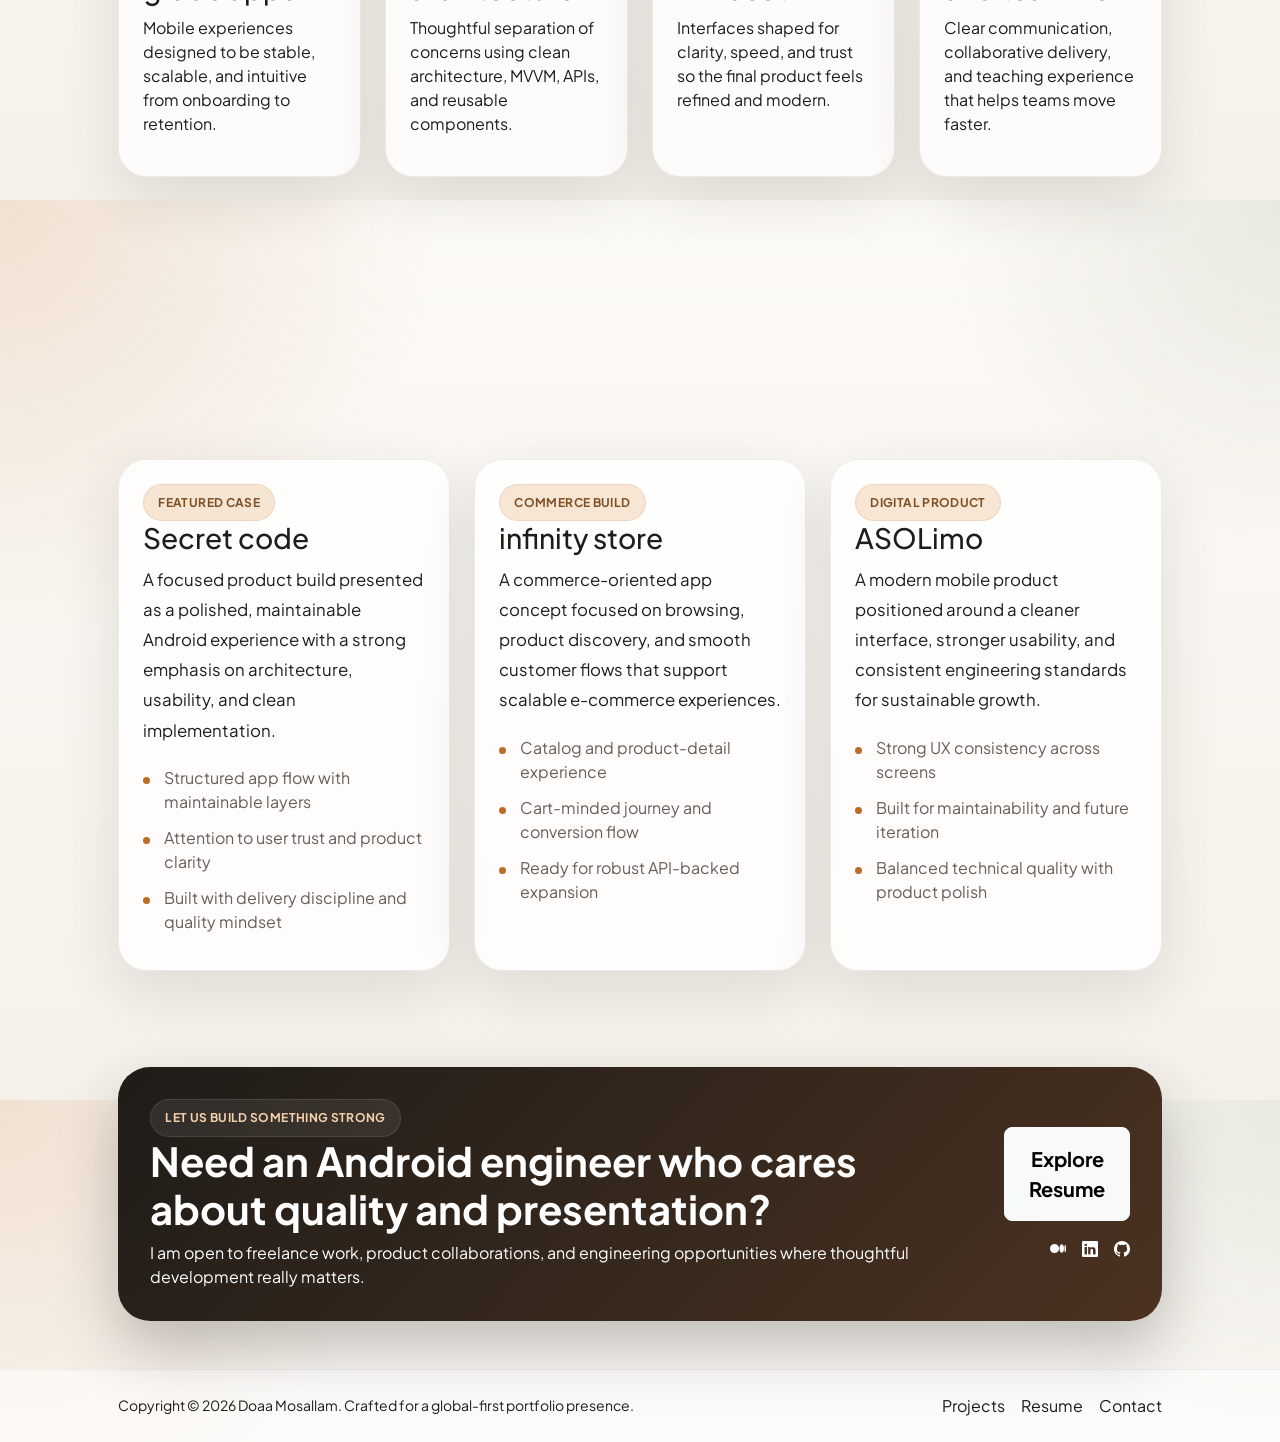
==== commit 765bdc00: "My portfolio" ====
--- a/index.html
+++ b/index.html
@@ -3,27 +3,41 @@
     <head>
         <meta charset="utf-8" />
         <meta name="viewport" content="width=device-width, initial-scale=1, shrink-to-fit=no" />
-        <meta name="description" content="" />
-        <meta name="author" content="" />
-        <title>Doaa Mosallam</title>
-        <!-- Favicon-->
+        <meta
+            name="description"
+            content="Doaa Mosallam is a software engineer and Android developer building polished mobile products, scalable app architecture, and human-centered digital experiences."
+        />
+        <meta name="author" content="Doaa Mosallam" />
+        <title>Doaa Mosallam | Software Engineer & Android Developer</title>
         <link rel="icon" type="image/x-icon" href="assets/favicon.ico" />
-        <!-- Custom Google font-->
         <link rel="preconnect" href="https://fonts.googleapis.com" />
         <link rel="preconnect" href="https://fonts.gstatic.com" crossorigin />
-        <link href="https://fonts.googleapis.com/css2?family=Plus+Jakarta+Sans:wght@100;200;300;400;500;600;700;800;900&amp;display=swap" rel="stylesheet" />
-        <!-- Bootstrap icons-->
+        <link
+            href="https://fonts.googleapis.com/css2?family=Plus+Jakarta+Sans:wght@100;200;300;400;500;600;700;800;900&amp;display=swap"
+            rel="stylesheet"
+        />
         <link href="https://cdn.jsdelivr.net/npm/bootstrap-icons@1.8.1/font/bootstrap-icons.css" rel="stylesheet" />
-        <!-- Core theme CSS (includes Bootstrap)-->
         <link href="css/styles.css" rel="stylesheet" />
     </head>
-    <body class="d-flex flex-column h-100">
+    <body class="d-flex flex-column site-shell">
         <main class="flex-shrink-0">
-            <!-- Navigation-->
-            <nav class="navbar navbar-expand-lg navbar-light bg-white py-3">
-                <div class="container px-5">
-                    <a class="navbar-brand" href="index.html"><span class="fw-bolder text-primary">Doaa Mosallam</span></a>
-                    <button class="navbar-toggler" type="button" data-bs-toggle="collapse" data-bs-target="#navbarSupportedContent" aria-controls="navbarSupportedContent" aria-expanded="false" aria-label="Toggle navigation"><span class="navbar-toggler-icon"></span></button>
+            <nav class="navbar navbar-expand-lg navbar-light glass-nav py-3">
+                <div class="container px-4 px-lg-5">
+                    <a class="navbar-brand brand-mark" href="index.html">
+                        <span class="brand-dot"></span>
+                        <span class="fw-bolder">Doaa Mosallam</span>
+                    </a>
+                    <button
+                        class="navbar-toggler"
+                        type="button"
+                        data-bs-toggle="collapse"
+                        data-bs-target="#navbarSupportedContent"
+                        aria-controls="navbarSupportedContent"
+                        aria-expanded="false"
+                        aria-label="Toggle navigation"
+                    >
+                        <span class="navbar-toggler-icon"></span>
+                    </button>
                     <div class="collapse navbar-collapse" id="navbarSupportedContent">
                         <ul class="navbar-nav ms-auto mb-2 mb-lg-0 small fw-bolder">
                             <li class="nav-item"><a class="nav-link" href="index.html">Home</a></li>
@@ -34,185 +48,228 @@
                     </div>
                 </div>
             </nav>
-            <!-- Header-->
-            <header class="py-5">
-                <div class="container px-5 pb-5">
-                    <div class="row gx-5 align-items-center">
-                        <div class="col-xxl-5">
-                            <!-- Header text content-->
-                            <div class="text-center text-xxl-start">
-                                <div class="badge bg-gradient-primary-to-secondary text-white mb-4"><div class="text-uppercase">Sofware Engineer &middot; Mobile Development &middot; Instructor</div></div>
-                                <div class="fs-3 fw-light text-muted">I can help your business to</div>
-                                <h1 class="display-3 fw-bolder mb-5"><span class="text-gradient d-inline">Get online and grow fast</span></h1>
-                                <div class="d-grid gap-3 d-sm-flex justify-content-sm-center justify-content-xxl-start mb-3">
-                                    <a class="btn btn-primary btn-lg px-5 py-3 me-sm-3 fs-6 fw-bolder" href="resume.html">Resume</a>
-                                    <a class="btn btn-outline-dark btn-lg px-5 py-3 fs-6 fw-bolder" href="projects.html">Projects</a>
-                                </div>
-                            </div>
-                        </div>
-                        <div class="col-xxl-7">
-                            <!-- Header profile picture-->
-                            <div class="d-flex justify-content-center mt-5 mt-xxl-0">
-                                <div class="profile bg-gradient-primary-to-secondary">
-                                    <!-- TIP: For best results, use a photo with a transparent background like the demo example below-->
-                                    <!-- Watch a tutorial on how to do this on YouTube (link)-->
-                                    <img class="profile-img" src="assets/profile.jpg" alt="..." />
-                                    <div class="dots-1">
-                                        <!-- SVG Dots-->
-                                        <svg version="1.1" xmlns="http://www.w3.org/2000/svg" xmlns:xlink="http://www.w3.org/1999/xlink" x="0px" y="0px" viewBox="0 0 191.6 1215.4" style="enable-background: new 0 0 191.6 1215.4" xml:space="preserve">
-                                            <g transform="translate(0.000000,1280.000000) scale(0.100000,-0.100000)">
-                                                <path d="M227.7,12788.6c-105-35-200-141-222-248c-43-206,163-412,369-369c155,32,275,190,260,339c-11,105-90,213-190,262        C383.7,12801.6,289.7,12808.6,227.7,12788.6z"></path>
-                                                <path d="M1507.7,12788.6c-151-50-253-216-222-362c25-119,136-230,254-255c194-41,395,142,375,339c-11,105-90,213-190,262        C1663.7,12801.6,1569.7,12808.6,1507.7,12788.6z"></path>
-                                                <path d="M227.7,11508.6c-105-35-200-141-222-248c-43-206,163-412,369-369c155,32,275,190,260,339c-11,105-90,213-190,262        C383.7,11521.6,289.7,11528.6,227.7,11508.6z"></path>
-                                                <path d="M1507.7,11508.6c-151-50-253-216-222-362c25-119,136-230,254-255c194-41,395,142,375,339c-11,105-90,213-190,262        C1663.7,11521.6,1569.7,11528.6,1507.7,11508.6z"></path>
-                                                <path d="M227.7,10228.6c-105-35-200-141-222-248c-43-206,163-412,369-369c155,32,275,190,260,339c-11,105-90,213-190,262        C383.7,10241.6,289.7,10248.6,227.7,10228.6z"></path>
-                                                <path d="M1507.7,10228.6c-105-35-200-141-222-248c-43-206,163-412,369-369c155,32,275,190,260,339c-11,105-90,213-190,262        C1663.7,10241.6,1569.7,10248.6,1507.7,10228.6z"></path>
-                                                <path d="M227.7,8948.6c-105-35-200-141-222-248c-43-206,163-412,369-369c155,32,275,190,260,339c-11,105-90,213-190,262        C383.7,8961.6,289.7,8968.6,227.7,8948.6z"></path>
-                                                <path d="M1507.7,8948.6c-105-35-200-141-222-248c-43-206,163-412,369-369c155,32,275,190,260,339c-11,105-90,213-190,262        C1663.7,8961.6,1569.7,8968.6,1507.7,8948.6z"></path>
-                                                <path d="M227.7,7668.6c-105-35-200-141-222-248c-43-206,163-412,369-369c155,32,275,190,260,339c-11,105-90,213-190,262        C383.7,7681.6,289.7,7688.6,227.7,7668.6z"></path>
-                                                <path d="M1507.7,7668.6c-105-35-200-141-222-248c-43-206,163-412,369-369c155,32,275,190,260,339c-11,105-90,213-190,262        C1663.7,7681.6,1569.7,7688.6,1507.7,7668.6z"></path>
-                                                <path d="M227.7,6388.6c-105-35-200-141-222-248c-43-206,163-412,369-369c155,32,275,190,260,339c-11,105-90,213-190,262        C383.7,6401.6,289.7,6408.6,227.7,6388.6z"></path>
-                                                <path d="M1507.7,6388.6c-105-35-200-141-222-248c-43-206,163-412,369-369c155,32,275,190,260,339c-11,105-90,213-190,262        C1663.7,6401.6,1569.7,6408.6,1507.7,6388.6z"></path>
-                                                <path d="M227.7,5108.6c-105-35-200-141-222-248c-43-206,163-412,369-369c155,32,275,190,260,339c-11,105-90,213-190,262        C383.7,5121.6,289.7,5128.6,227.7,5108.6z"></path>
-                                                <path d="M1507.7,5108.6c-105-35-200-141-222-248c-43-206,163-412,369-369c155,32,275,190,260,339c-11,105-90,213-190,262        C1663.7,5121.6,1569.7,5128.6,1507.7,5108.6z"></path>
-                                                <path d="M227.7,3828.6c-105-35-200-141-222-248c-43-206,163-412,369-369c155,32,275,190,260,339c-11,105-90,213-190,262        C383.7,3841.6,289.7,3848.6,227.7,3828.6z"></path>
-                                                <path d="M1507.7,3828.6c-105-35-200-141-222-248c-43-206,163-412,369-369c155,32,275,190,260,339c-11,105-90,213-190,262        C1663.7,3841.6,1569.7,3848.6,1507.7,3828.6z"></path>
-                                                <path d="M227.7,2548.6c-105-35-200-141-222-248c-43-206,163-412,369-369c155,32,275,190,260,339c-11,105-90,213-190,262        C383.7,2561.6,289.7,2568.6,227.7,2548.6z"></path>
-                                                <path d="M1507.7,2548.6c-105-35-200-141-222-248c-43-206,163-412,369-369c155,32,275,190,260,339c-11,105-90,213-190,262        C1663.7,2561.6,1569.7,2568.6,1507.7,2548.6z"></path>
-                                                <path d="M227.7,1268.6c-105-35-200-141-222-248c-43-206,163-412,369-369c155,32,275,190,260,339c-11,105-90,213-190,262        C383.7,1281.6,289.7,1288.6,227.7,1268.6z"></path>
-                                                <path d="M1507.7,1268.6c-105-35-200-141-222-248c-43-206,163-412,369-369c155,32,275,190,260,339c-11,105-90,213-190,262        C1663.7,1281.6,1569.7,1288.6,1507.7,1268.6z"></path>
-                                            </g>
-                                        </svg>
-                                        <!-- END of SVG dots-->
+
+            <header class="hero-section">
+                <div class="container px-4 px-lg-5 py-5">
+                    <div class="row align-items-center g-5">
+                        <div class="col-xl-7" data-reveal>
+                            <div class="eyebrow-pill mb-4">
+                                <span>Software Engineer</span>
+                                <span>Android Specialist</span>
+                                <span>Product Builder</span>
+                            </div>
+                            <p class="hero-kicker mb-3">Building mobile products that feel premium, fast, and reliable.</p>
+                            <h1 class="hero-title mb-4">
+                                I design and ship Android experiences that turn ideas into products people trust.
+                            </h1>
+                            <p class="hero-copy mb-4">
+                                I am Doaa Mosallam, a software engineer focused on high-quality mobile development,
+                                scalable app architecture, and polished user journeys. I work at the intersection of
+                                engineering discipline, product thinking, and teaching.
+                            </p>
+                            <div class="d-flex flex-column flex-sm-row gap-3 mb-5">
+                                <a class="btn btn-primary btn-lg px-5 py-3 fw-bolder" href="projects.html">View Selected Work</a>
+                                <a class="btn btn-outline-dark btn-lg px-5 py-3 fw-bolder" href="contact.html">Start a Conversation</a>
+                            </div>
+                            <div class="hero-metrics">
+                                <div class="metric-card" data-reveal>
+                                    <strong>Android</strong>
+                                    <span>Kotlin, Java, Jetpack, MVVM, clean architecture</span>
+                                </div>
+                                <div class="metric-card" data-reveal>
+                                    <strong>Product</strong>
+                                    <span>E-commerce, content platforms, reusable libraries</span>
+                                </div>
+                                <div class="metric-card" data-reveal>
+                                    <strong>Teaching</strong>
+                                    <span>Mentoring developers and simplifying complex topics</span>
+                                </div>
+                            </div>
+                        </div>
+                        <div class="col-xl-5" data-reveal>
+                            <div class="hero-visual">
+                                <div class="profile-orbit orbit-one"></div>
+                                <div class="profile-orbit orbit-two"></div>
+                                <div class="profile-card">
+                                    <img class="profile-img-modern" src="assets/profile.jpg" alt="Portrait of Doaa Mosallam" />
+                                    <div class="profile-card-body">
+                                        <span class="status-badge">Available for freelance and product collaborations</span>
+                                        <div class="signature-grid">
+                                            <div>
+                                                <small>Focus</small>
+                                                <strong>Mobile products</strong>
+                                            </div>
+                                            <div>
+                                                <small>Location</small>
+                                                <strong>Egypt</strong>
+                                            </div>
+                                        </div>
                                     </div>
-                                    <div class="dots-2">
-                                        <!-- SVG Dots-->
-                                        <svg version="1.1" xmlns="http://www.w3.org/2000/svg" xmlns:xlink="http://www.w3.org/1999/xlink" x="0px" y="0px" viewBox="0 0 191.6 1215.4" style="enable-background: new 0 0 191.6 1215.4" xml:space="preserve">
-                                            <g transform="translate(0.000000,1280.000000) scale(0.100000,-0.100000)">
-                                                <path d="M227.7,12788.6c-105-35-200-141-222-248c-43-206,163-412,369-369c155,32,275,190,260,339c-11,105-90,213-190,262        C383.7,12801.6,289.7,12808.6,227.7,12788.6z"></path>
-                                                <path d="M1507.7,12788.6c-151-50-253-216-222-362c25-119,136-230,254-255c194-41,395,142,375,339c-11,105-90,213-190,262        C1663.7,12801.6,1569.7,12808.6,1507.7,12788.6z"></path>
-                                                <path d="M227.7,11508.6c-105-35-200-141-222-248c-43-206,163-412,369-369c155,32,275,190,260,339c-11,105-90,213-190,262        C383.7,11521.6,289.7,11528.6,227.7,11508.6z"></path>
-                                                <path d="M1507.7,11508.6c-151-50-253-216-222-362c25-119,136-230,254-255c194-41,395,142,375,339c-11,105-90,213-190,262        C1663.7,11521.6,1569.7,11528.6,1507.7,11508.6z"></path>
-                                                <path d="M227.7,10228.6c-105-35-200-141-222-248c-43-206,163-412,369-369c155,32,275,190,260,339c-11,105-90,213-190,262        C383.7,10241.6,289.7,10248.6,227.7,10228.6z"></path>
-                                                <path d="M1507.7,10228.6c-105-35-200-141-222-248c-43-206,163-412,369-369c155,32,275,190,260,339c-11,105-90,213-190,262        C1663.7,10241.6,1569.7,10248.6,1507.7,10228.6z"></path>
-                                                <path d="M227.7,8948.6c-105-35-200-141-222-248c-43-206,163-412,369-369c155,32,275,190,260,339c-11,105-90,213-190,262        C383.7,8961.6,289.7,8968.6,227.7,8948.6z"></path>
-                                                <path d="M1507.7,8948.6c-105-35-200-141-222-248c-43-206,163-412,369-369c155,32,275,190,260,339c-11,105-90,213-190,262        C1663.7,8961.6,1569.7,8968.6,1507.7,8948.6z"></path>
-                                                <path d="M227.7,7668.6c-105-35-200-141-222-248c-43-206,163-412,369-369c155,32,275,190,260,339c-11,105-90,213-190,262        C383.7,7681.6,289.7,7688.6,227.7,7668.6z"></path>
-                                                <path d="M1507.7,7668.6c-105-35-200-141-222-248c-43-206,163-412,369-369c155,32,275,190,260,339c-11,105-90,213-190,262        C1663.7,7681.6,1569.7,7688.6,1507.7,7668.6z"></path>
-                                                <path d="M227.7,6388.6c-105-35-200-141-222-248c-43-206,163-412,369-369c155,32,275,190,260,339c-11,105-90,213-190,262        C383.7,6401.6,289.7,6408.6,227.7,6388.6z"></path>
-                                                <path d="M1507.7,6388.6c-105-35-200-141-222-248c-43-206,163-412,369-369c155,32,275,190,260,339c-11,105-90,213-190,262        C1663.7,6401.6,1569.7,6408.6,1507.7,6388.6z"></path>
-                                                <path d="M227.7,5108.6c-105-35-200-141-222-248c-43-206,163-412,369-369c155,32,275,190,260,339c-11,105-90,213-190,262        C383.7,5121.6,289.7,5128.6,227.7,5108.6z"></path>
-                                                <path d="M1507.7,5108.6c-105-35-200-141-222-248c-43-206,163-412,369-369c155,32,275,190,260,339c-11,105-90,213-190,262        C1663.7,5121.6,1569.7,5128.6,1507.7,5108.6z"></path>
-                                                <path d="M227.7,3828.6c-105-35-200-141-222-248c-43-206,163-412,369-369c155,32,275,190,260,339c-11,105-90,213-190,262        C383.7,3841.6,289.7,3848.6,227.7,3828.6z"></path>
-                                                <path d="M1507.7,3828.6c-105-35-200-141-222-248c-43-206,163-412,369-369c155,32,275,190,260,339c-11,105-90,213-190,262        C1663.7,3841.6,1569.7,3848.6,1507.7,3828.6z"></path>
-                                                <path d="M227.7,2548.6c-105-35-200-141-222-248c-43-206,163-412,369-369c155,32,275,190,260,339c-11,105-90,213-190,262        C383.7,2561.6,289.7,2568.6,227.7,2548.6z"></path>
-                                                <path d="M1507.7,2548.6c-105-35-200-141-222-248c-43-206,163-412,369-369c155,32,275,190,260,339c-11,105-90,213-190,262        C1663.7,2561.6,1569.7,2568.6,1507.7,2548.6z"></path>
-                                                <path d="M227.7,1268.6c-105-35-200-141-222-248c-43-206,163-412,369-369c155,32,275,190,260,339c-11,105-90,213-190,262        C383.7,1281.6,289.7,1288.6,227.7,1268.6z"></path>
-                                                <path d="M1507.7,1268.6c-105-35-200-141-222-248c-43-206,163-412,369-369c155,32,275,190,260,339c-11,105-90,213-190,262        C1663.7,1281.6,1569.7,1288.6,1507.7,1268.6z"></path>
-                                            </g>
-                                        </svg>
-                                        <!-- END of SVG dots-->
-                                    </div>
-                                    <div class="dots-3">
-                                        <!-- SVG Dots-->
-                                        <svg version="1.1" xmlns="http://www.w3.org/2000/svg" xmlns:xlink="http://www.w3.org/1999/xlink" x="0px" y="0px" viewBox="0 0 191.6 1215.4" style="enable-background: new 0 0 191.6 1215.4" xml:space="preserve">
-                                            <g transform="translate(0.000000,1280.000000) scale(0.100000,-0.100000)">
-                                                <path d="M227.7,12788.6c-105-35-200-141-222-248c-43-206,163-412,369-369c155,32,275,190,260,339c-11,105-90,213-190,262        C383.7,12801.6,289.7,12808.6,227.7,12788.6z"></path>
-                                                <path d="M1507.7,12788.6c-151-50-253-216-222-362c25-119,136-230,254-255c194-41,395,142,375,339c-11,105-90,213-190,262        C1663.7,12801.6,1569.7,12808.6,1507.7,12788.6z"></path>
-                                                <path d="M227.7,11508.6c-105-35-200-141-222-248c-43-206,163-412,369-369c155,32,275,190,260,339c-11,105-90,213-190,262        C383.7,11521.6,289.7,11528.6,227.7,11508.6z"></path>
-                                                <path d="M1507.7,11508.6c-151-50-253-216-222-362c25-119,136-230,254-255c194-41,395,142,375,339c-11,105-90,213-190,262        C1663.7,11521.6,1569.7,11528.6,1507.7,11508.6z"></path>
-                                                <path d="M227.7,10228.6c-105-35-200-141-222-248c-43-206,163-412,369-369c155,32,275,190,260,339c-11,105-90,213-190,262        C383.7,10241.6,289.7,10248.6,227.7,10228.6z"></path>
-                                                <path d="M1507.7,10228.6c-105-35-200-141-222-248c-43-206,163-412,369-369c155,32,275,190,260,339c-11,105-90,213-190,262        C1663.7,10241.6,1569.7,10248.6,1507.7,10228.6z"></path>
-                                                <path d="M227.7,8948.6c-105-35-200-141-222-248c-43-206,163-412,369-369c155,32,275,190,260,339c-11,105-90,213-190,262        C383.7,8961.6,289.7,8968.6,227.7,8948.6z"></path>
-                                                <path d="M1507.7,8948.6c-105-35-200-141-222-248c-43-206,163-412,369-369c155,32,275,190,260,339c-11,105-90,213-190,262        C1663.7,8961.6,1569.7,8968.6,1507.7,8948.6z"></path>
-                                                <path d="M227.7,7668.6c-105-35-200-141-222-248c-43-206,163-412,369-369c155,32,275,190,260,339c-11,105-90,213-190,262        C383.7,7681.6,289.7,7688.6,227.7,7668.6z"></path>
-                                                <path d="M1507.7,7668.6c-105-35-200-141-222-248c-43-206,163-412,369-369c155,32,275,190,260,339c-11,105-90,213-190,262        C1663.7,7681.6,1569.7,7688.6,1507.7,7668.6z"></path>
-                                                <path d="M227.7,6388.6c-105-35-200-141-222-248c-43-206,163-412,369-369c155,32,275,190,260,339c-11,105-90,213-190,262        C383.7,6401.6,289.7,6408.6,227.7,6388.6z"></path>
-                                                <path d="M1507.7,6388.6c-105-35-200-141-222-248c-43-206,163-412,369-369c155,32,275,190,260,339c-11,105-90,213-190,262        C1663.7,6401.6,1569.7,6408.6,1507.7,6388.6z"></path>
-                                                <path d="M227.7,5108.6c-105-35-200-141-222-248c-43-206,163-412,369-369c155,32,275,190,260,339c-11,105-90,213-190,262        C383.7,5121.6,289.7,5128.6,227.7,5108.6z"></path>
-                                                <path d="M1507.7,5108.6c-105-35-200-141-222-248c-43-206,163-412,369-369c155,32,275,190,260,339c-11,105-90,213-190,262        C1663.7,5121.6,1569.7,5128.6,1507.7,5108.6z"></path>
-                                                <path d="M227.7,3828.6c-105-35-200-141-222-248c-43-206,163-412,369-369c155,32,275,190,260,339c-11,105-90,213-190,262        C383.7,3841.6,289.7,3848.6,227.7,3828.6z"></path>
-                                                <path d="M1507.7,3828.6c-105-35-200-141-222-248c-43-206,163-412,369-369c155,32,275,190,260,339c-11,105-90,213-190,262        C1663.7,3841.6,1569.7,3848.6,1507.7,3828.6z"></path>
-                                                <path d="M227.7,2548.6c-105-35-200-141-222-248c-43-206,163-412,369-369c155,32,275,190,260,339c-11,105-90,213-190,262        C383.7,2561.6,289.7,2568.6,227.7,2548.6z"></path>
-                                                <path d="M1507.7,2548.6c-105-35-200-141-222-248c-43-206,163-412,369-369c155,32,275,190,260,339c-11,105-90,213-190,262        C1663.7,2561.6,1569.7,2568.6,1507.7,2548.6z"></path>
-                                                <path d="M227.7,1268.6c-105-35-200-141-222-248c-43-206,163-412,369-369c155,32,275,190,260,339c-11,105-90,213-190,262        C383.7,1281.6,289.7,1288.6,227.7,1268.6z"></path>
-                                                <path d="M1507.7,1268.6c-105-35-200-141-222-248c-43-206,163-412,369-369c155,32,275,190,260,339c-11,105-90,213-190,262        C1663.7,1281.6,1569.7,1288.6,1507.7,1268.6z"></path>
-                                            </g>
-                                        </svg>
-                                        <!-- END of SVG dots-->
-                                    </div>
-                                    <div class="dots-4">
-                                        <!-- SVG Dots-->
-                                        <svg version="1.1" xmlns="http://www.w3.org/2000/svg" xmlns:xlink="http://www.w3.org/1999/xlink" x="0px" y="0px" viewBox="0 0 191.6 1215.4" style="enable-background: new 0 0 191.6 1215.4" xml:space="preserve">
-                                            <g transform="translate(0.000000,1280.000000) scale(0.100000,-0.100000)">
-                                                <path d="M227.7,12788.6c-105-35-200-141-222-248c-43-206,163-412,369-369c155,32,275,190,260,339c-11,105-90,213-190,262        C383.7,12801.6,289.7,12808.6,227.7,12788.6z"></path>
-                                                <path d="M1507.7,12788.6c-151-50-253-216-222-362c25-119,136-230,254-255c194-41,395,142,375,339c-11,105-90,213-190,262        C1663.7,12801.6,1569.7,12808.6,1507.7,12788.6z"></path>
-                                                <path d="M227.7,11508.6c-105-35-200-141-222-248c-43-206,163-412,369-369c155,32,275,190,260,339c-11,105-90,213-190,262        C383.7,11521.6,289.7,11528.6,227.7,11508.6z"></path>
-                                                <path d="M1507.7,11508.6c-151-50-253-216-222-362c25-119,136-230,254-255c194-41,395,142,375,339c-11,105-90,213-190,262        C1663.7,11521.6,1569.7,11528.6,1507.7,11508.6z"></path>
-                                                <path d="M227.7,10228.6c-105-35-200-141-222-248c-43-206,163-412,369-369c155,32,275,190,260,339c-11,105-90,213-190,262        C383.7,10241.6,289.7,10248.6,227.7,10228.6z"></path>
-                                                <path d="M1507.7,10228.6c-105-35-200-141-222-248c-43-206,163-412,369-369c155,32,275,190,260,339c-11,105-90,213-190,262        C1663.7,10241.6,1569.7,10248.6,1507.7,10228.6z"></path>
-                                                <path d="M227.7,8948.6c-105-35-200-141-222-248c-43-206,163-412,369-369c155,32,275,190,260,339c-11,105-90,213-190,262        C383.7,8961.6,289.7,8968.6,227.7,8948.6z"></path>
-                                                <path d="M1507.7,8948.6c-105-35-200-141-222-248c-43-206,163-412,369-369c155,32,275,190,260,339c-11,105-90,213-190,262        C1663.7,8961.6,1569.7,8968.6,1507.7,8948.6z"></path>
-                                                <path d="M227.7,7668.6c-105-35-200-141-222-248c-43-206,163-412,369-369c155,32,275,190,260,339c-11,105-90,213-190,262        C383.7,7681.6,289.7,7688.6,227.7,7668.6z"></path>
-                                                <path d="M1507.7,7668.6c-105-35-200-141-222-248c-43-206,163-412,369-369c155,32,275,190,260,339c-11,105-90,213-190,262        C1663.7,7681.6,1569.7,7688.6,1507.7,7668.6z"></path>
-                                                <path d="M227.7,6388.6c-105-35-200-141-222-248c-43-206,163-412,369-369c155,32,275,190,260,339c-11,105-90,213-190,262        C383.7,6401.6,289.7,6408.6,227.7,6388.6z"></path>
-                                                <path d="M1507.7,6388.6c-105-35-200-141-222-248c-43-206,163-412,369-369c155,32,275,190,260,339c-11,105-90,213-190,262        C1663.7,6401.6,1569.7,6408.6,1507.7,6388.6z"></path>
-                                                <path d="M227.7,5108.6c-105-35-200-141-222-248c-43-206,163-412,369-369c155,32,275,190,260,339c-11,105-90,213-190,262        C383.7,5121.6,289.7,5128.6,227.7,5108.6z"></path>
-                                                <path d="M1507.7,5108.6c-105-35-200-141-222-248c-43-206,163-412,369-369c155,32,275,190,260,339c-11,105-90,213-190,262        C1663.7,5121.6,1569.7,5128.6,1507.7,5108.6z"></path>
-                                                <path d="M227.7,3828.6c-105-35-200-141-222-248c-43-206,163-412,369-369c155,32,275,190,260,339c-11,105-90,213-190,262        C383.7,3841.6,289.7,3848.6,227.7,3828.6z"></path>
-                                                <path d="M1507.7,3828.6c-105-35-200-141-222-248c-43-206,163-412,369-369c155,32,275,190,260,339c-11,105-90,213-190,262        C1663.7,3841.6,1569.7,3848.6,1507.7,3828.6z"></path>
-                                                <path d="M227.7,2548.6c-105-35-200-141-222-248c-43-206,163-412,369-369c155,32,275,190,260,339c-11,105-90,213-190,262        C383.7,2561.6,289.7,2568.6,227.7,2548.6z"></path>
-                                                <path d="M1507.7,2548.6c-105-35-200-141-222-248c-43-206,163-412,369-369c155,32,275,190,260,339c-11,105-90,213-190,262        C1663.7,2561.6,1569.7,2568.6,1507.7,2548.6z"></path>
-                                                <path d="M227.7,1268.6c-105-35-200-141-222-248c-43-206,163-412,369-369c155,32,275,190,260,339c-11,105-90,213-190,262        C383.7,1281.6,289.7,1288.6,227.7,1268.6z"></path>
-                                                <path d="M1507.7,1268.6c-105-35-200-141-222-248c-43-206,163-412,369-369c155,32,275,190,260,339c-11,105-90,213-190,262        C1663.7,1281.6,1569.7,1288.6,1507.7,1268.6z"></path>
-                                            </g>
-                                        </svg>
-                                        <!-- END of SVG dots-->
-                                    </div>
+                                </div>
+                                <div class="floating-panel panel-top">
+                                    <span>Featured now</span>
+                                    <strong>Secret code, infinity store, ASOLimo</strong>
+                                </div>
+                                <div class="floating-panel panel-bottom">
+                                    <span>Strength</span>
+                                    <strong>Clean delivery with product-level thinking</strong>
                                 </div>
                             </div>
                         </div>
                     </div>
                 </div>
             </header>
-            <!-- About Section-->
-            <section class="bg-light py-5">
-                <div class="container px-5">
-                    <div class="row gx-5 justify-content-center">
-                        <div class="col-xxl-8">
-                            <div class="text-center my-5">
-                                <h2 class="display-5 fw-bolder"><span class="text-gradient d-inline">About Me</span></h2>
-                                <p class="lead fw-light mb-4">My name is Start Bootstrap and I help brands grow.</p>
-                                <p class="text-muted">Lorem ipsum dolor sit amet, consectetur adipisicing elit. Fugit dolorum itaque qui unde quisquam consequatur autem. Eveniet quasi nobis aliquid cumque officiis sed rem iure ipsa! Praesentium ratione atque dolorem?</p>
-                                <div class="d-flex justify-content-center fs-2 gap-4">
-                                    <a class="text-gradient" href="#!"><i class="bi bi-twitter"></i></a>
-                                    <a class="text-gradient" href="#!"><i class="bi bi-linkedin"></i></a>
-                                    <a class="text-gradient" href="#!"><i class="bi bi-github"></i></a>
-                                </div>
+
+            <section class="py-5">
+                <div class="container px-4 px-lg-5">
+                    <div class="section-heading text-center mx-auto mb-5" data-reveal>
+                        <span class="section-tag">Why teams work with me</span>
+                        <h2 class="display-6 fw-bolder">A portfolio built around outcomes, not just screens.</h2>
+                        <p class="section-copy">
+                            I bring together product clarity, maintainable code, and a polished UI mindset so ideas can
+                            move from concept to confident release.
+                        </p>
+                    </div>
+                    <div class="row g-4">
+                        <div class="col-md-6 col-xl-3" data-reveal>
+                            <div class="feature-panel h-100">
+                                <div class="feature-icon"><i class="bi bi-phone"></i></div>
+                                <h3>Production-grade apps</h3>
+                                <p>Mobile experiences designed to be stable, scalable, and intuitive from onboarding to retention.</p>
+                            </div>
+                        </div>
+                        <div class="col-md-6 col-xl-3" data-reveal>
+                            <div class="feature-panel h-100">
+                                <div class="feature-icon"><i class="bi bi-diagram-3"></i></div>
+                                <h3>Strong architecture</h3>
+                                <p>Thoughtful separation of concerns using clean architecture, MVVM, APIs, and reusable components.</p>
+                            </div>
+                        </div>
+                        <div class="col-md-6 col-xl-3" data-reveal>
+                            <div class="feature-panel h-100">
+                                <div class="feature-icon"><i class="bi bi-stars"></i></div>
+                                <h3>Premium UX mindset</h3>
+                                <p>Interfaces shaped for clarity, speed, and trust so the final product feels refined and modern.</p>
+                            </div>
+                        </div>
+                        <div class="col-md-6 col-xl-3" data-reveal>
+                            <div class="feature-panel h-100">
+                                <div class="feature-icon"><i class="bi bi-people"></i></div>
+                                <h3>Mentorship and teamwork</h3>
+                                <p>Clear communication, collaborative delivery, and teaching experience that helps teams move faster.</p>
+                            </div>
+                        </div>
+                    </div>
+                </div>
+            </section>
+
+            <section class="py-5">
+                <div class="container px-4 px-lg-5">
+                    <div class="row align-items-end justify-content-between g-4 mb-4">
+                        <div class="col-lg-7" data-reveal>
+                            <span class="section-tag">Selected work</span>
+                            <h2 class="display-6 fw-bolder mb-3">Highlighted product stories</h2>
+                            <p class="section-copy mb-0">
+                                A mix of product builds, engineering libraries, and real-world mobile experiences that
+                                show both technical depth and delivery quality.
+                            </p>
+                        </div>
+                        <div class="col-lg-auto" data-reveal>
+                            <a class="btn btn-outline-dark px-4 py-3 fw-bolder" href="projects.html">See all projects</a>
+                        </div>
+                    </div>
+                    <div class="row g-4">
+                        <div class="col-lg-4" data-reveal>
+                            <article class="project-spotlight h-100">
+                                <span class="project-label">Featured Case</span>
+                                <h3>Secret code</h3>
+                                <p>
+                                    A focused product build presented as a polished, maintainable Android experience with
+                                    a strong emphasis on architecture, usability, and clean implementation.
+                                </p>
+                                <ul class="project-points">
+                                    <li>Structured app flow with maintainable layers</li>
+                                    <li>Attention to user trust and product clarity</li>
+                                    <li>Built with delivery discipline and quality mindset</li>
+                                </ul>
+                            </article>
+                        </div>
+                        <div class="col-lg-4" data-reveal>
+                            <article class="project-spotlight h-100">
+                                <span class="project-label">Commerce Build</span>
+                                <h3>infinity store</h3>
+                                <p>
+                                    A commerce-oriented app concept focused on browsing, product discovery, and smooth
+                                    customer flows that support scalable e-commerce experiences.
+                                </p>
+                                <ul class="project-points">
+                                    <li>Catalog and product-detail experience</li>
+                                    <li>Cart-minded journey and conversion flow</li>
+                                    <li>Ready for robust API-backed expansion</li>
+                                </ul>
+                            </article>
+                        </div>
+                        <div class="col-lg-4" data-reveal>
+                            <article class="project-spotlight h-100">
+                                <span class="project-label">Digital Product</span>
+                                <h3>ASOLimo</h3>
+                                <p>
+                                    A modern mobile product positioned around a cleaner interface, stronger usability,
+                                    and consistent engineering standards for sustainable growth.
+                                </p>
+                                <ul class="project-points">
+                                    <li>Strong UX consistency across screens</li>
+                                    <li>Built for maintainability and future iteration</li>
+                                    <li>Balanced technical quality with product polish</li>
+                                </ul>
+                            </article>
+                        </div>
+                    </div>
+                </div>
+            </section>
+
+            <section class="py-5">
+                <div class="container px-4 px-lg-5">
+                    <div class="cta-banner" data-reveal>
+                        <div>
+                            <span class="section-tag">Let us build something strong</span>
+                            <h2 class="display-6 fw-bolder mb-2">Need an Android engineer who cares about quality and presentation?</h2>
+                            <p class="mb-0">
+                                I am open to freelance work, product collaborations, and engineering opportunities where
+                                thoughtful development really matters.
+                            </p>
+                        </div>
+                        <div class="cta-actions">
+                            <a class="btn btn-light btn-lg px-4 py-3 fw-bolder" href="resume.html">Explore Resume</a>
+                            <div class="social-links">
+                                <a aria-label="Medium" href="https://medium.com/@doaamosalam9"><i class="bi bi-medium"></i></a>
+                                <a aria-label="LinkedIn" href="https://www.linkedin.com/in/doaa-mosallam-996b58232"><i class="bi bi-linkedin"></i></a>
+                                <a aria-label="GitHub" href="https://github.com/DoaaMosalam"><i class="bi bi-github"></i></a>
                             </div>
                         </div>
                     </div>
                 </div>
             </section>
         </main>
-        <!-- Footer-->
-        <footer class="bg-white py-4 mt-auto">
-            <div class="container px-5">
-                <div class="row align-items-center justify-content-between flex-column flex-sm-row">
-                    <div class="col-auto"><div class="small m-0">Copyright &copy; Your Website 2023</div></div>
-                    <div class="col-auto">
-                        <a class="small" href="#!">Privacy</a>
-                        <span class="mx-1">&middot;</span>
-                        <a class="small" href="#!">Terms</a>
-                        <span class="mx-1">&middot;</span>
-                        <a class="small" href="#!">Contact</a>
+
+        <footer class="site-footer py-4 mt-auto">
+            <div class="container px-4 px-lg-5">
+                <div class="row align-items-center justify-content-between g-3">
+                    <div class="col-md-auto">
+                        <div class="small m-0">Copyright &copy; <span id="currentYear">2026</span> Doaa Mosallam. Crafted for a global-first portfolio presence.</div>
+                    </div>
+                    <div class="col-md-auto">
+                        <div class="footer-links">
+                            <a href="projects.html">Projects</a>
+                            <a href="resume.html">Resume</a>
+                            <a href="contact.html">Contact</a>
+                        </div>
                     </div>
                 </div>
             </div>
         </footer>
-        <!-- Bootstrap core JS-->
+
         <script src="https://cdn.jsdelivr.net/npm/bootstrap@5.2.3/dist/js/bootstrap.bundle.min.js"></script>
-        <!-- Core theme JS-->
         <script src="js/scripts.js"></script>
     </body>
 </html>
